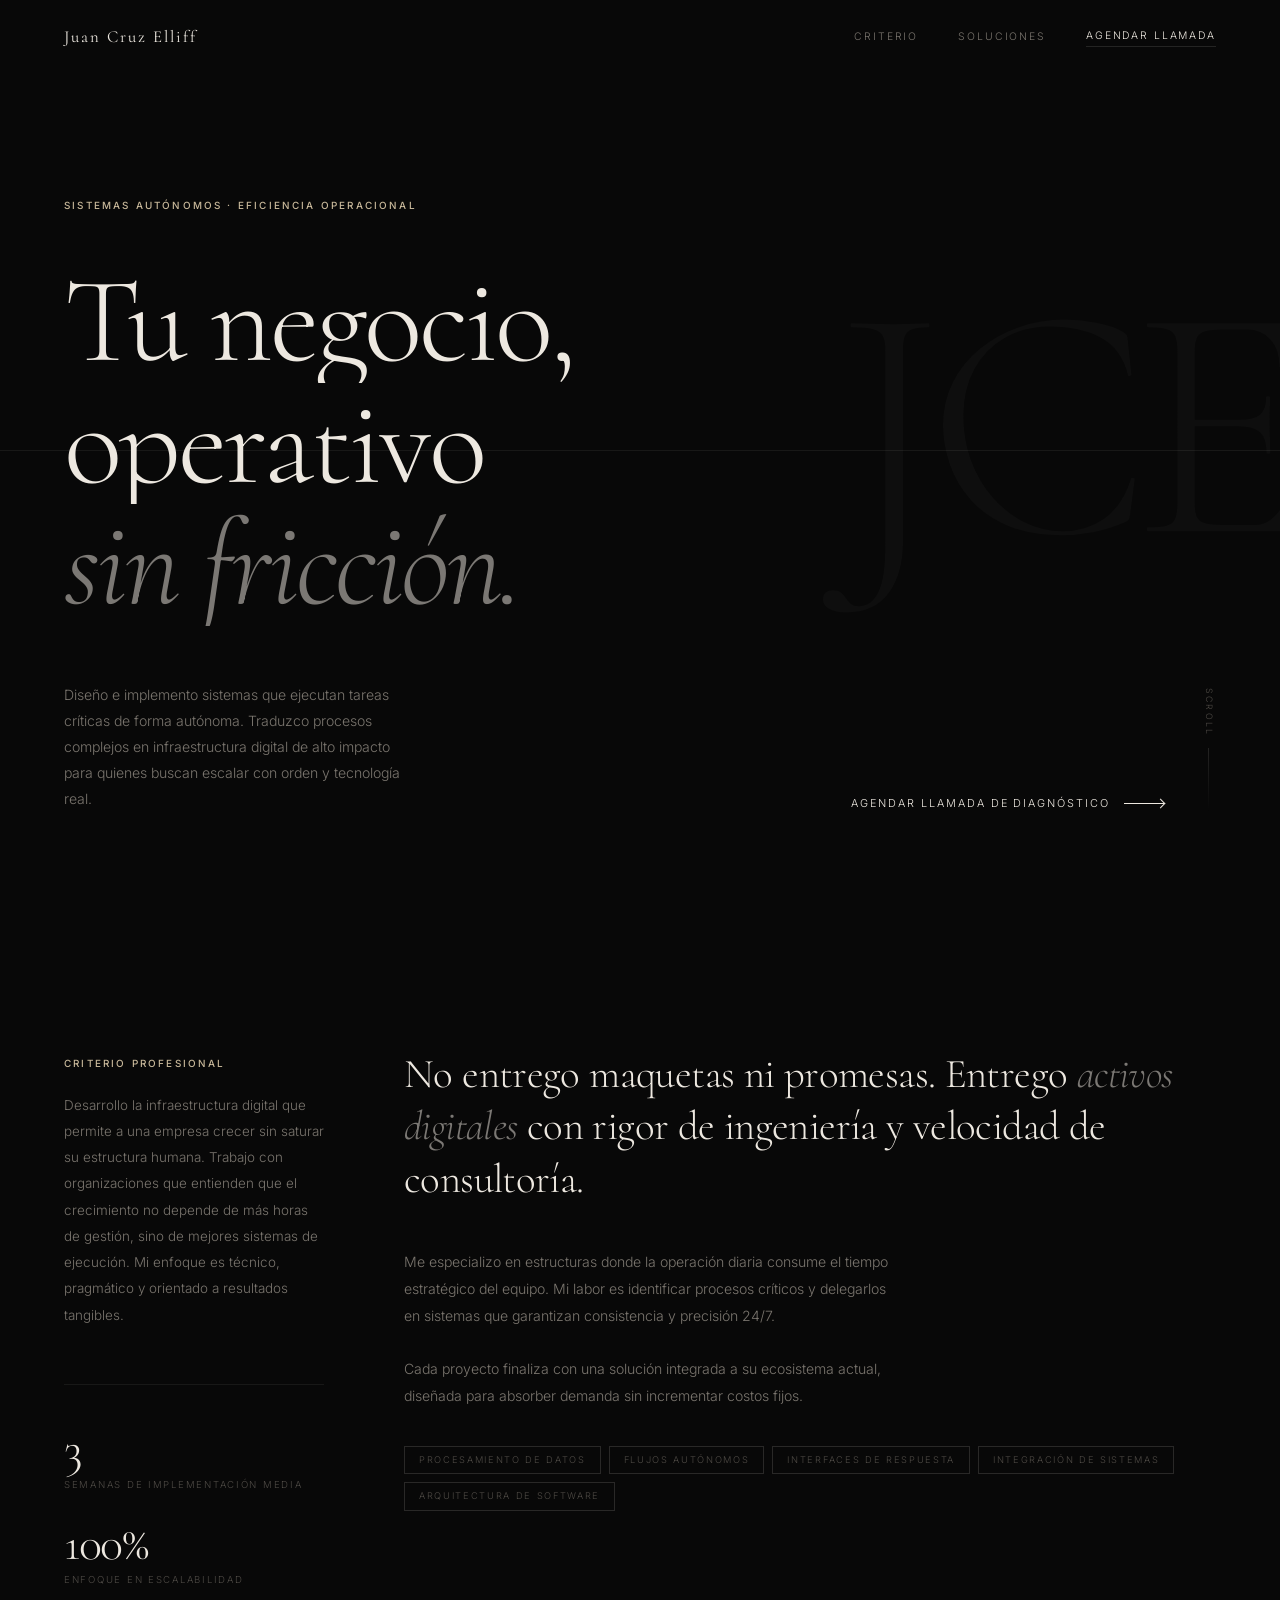
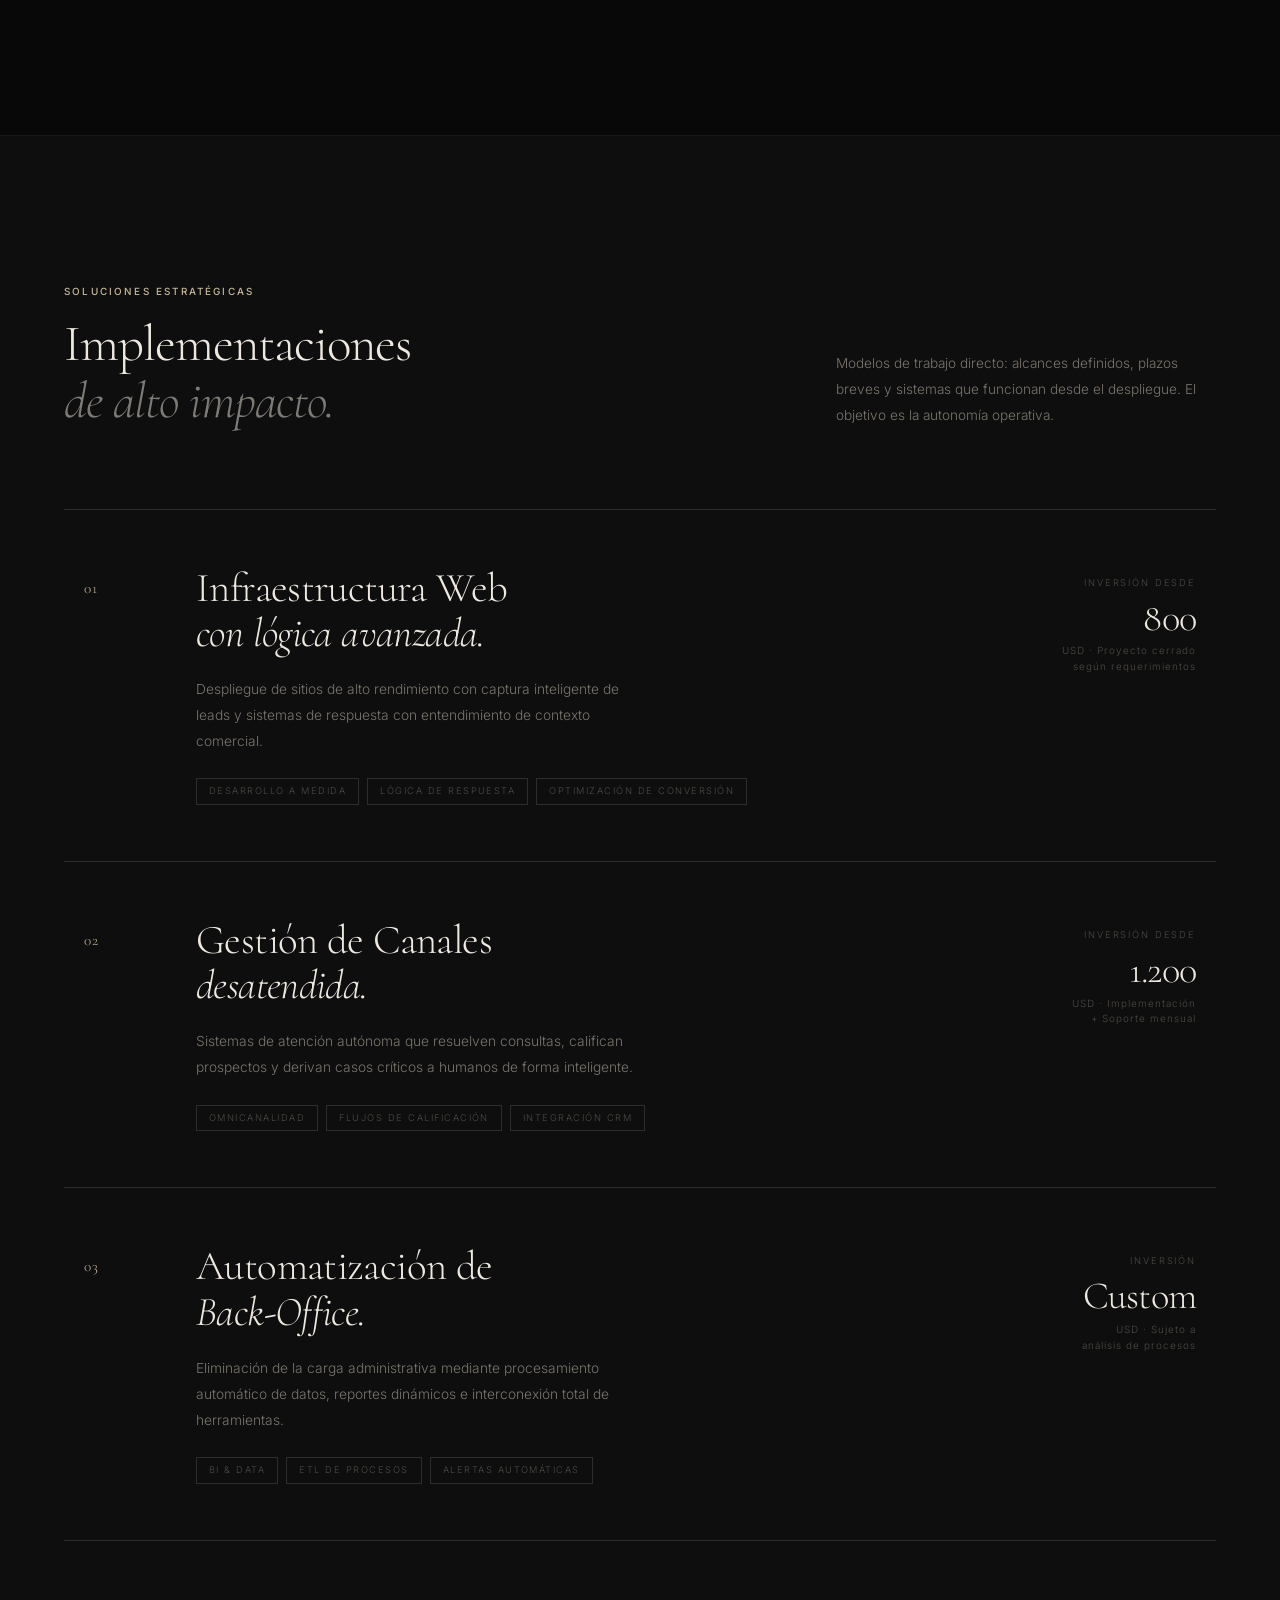
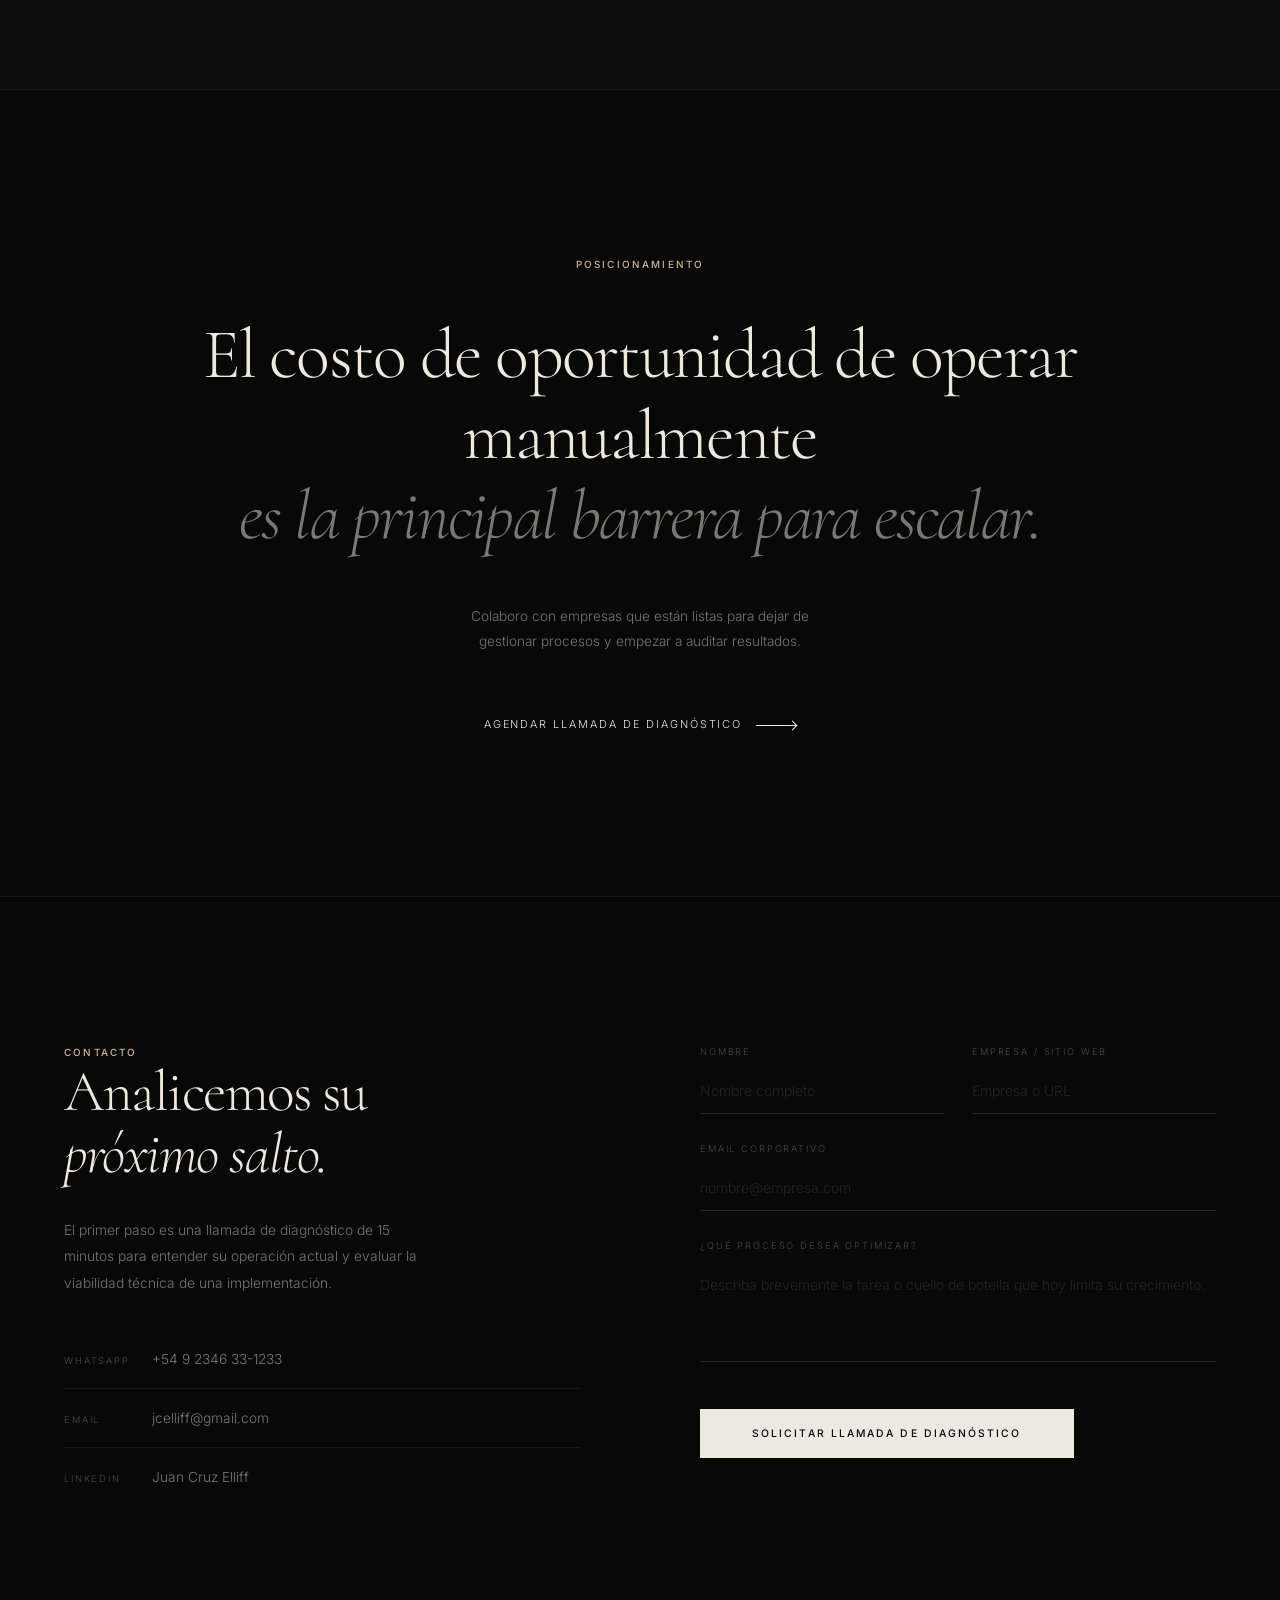
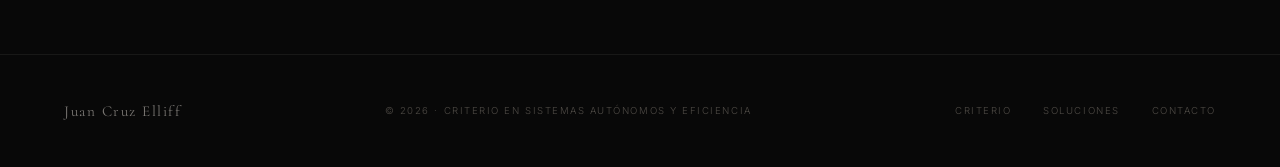
==== web-juan-cruz-elliff.html @ e9670ed1 "Initial commit: web profesional Juan Cruz Elliff Co-Authored-By: Claude Sonnet 4.6 <noreply@anthropi" ====
<!DOCTYPE html>
<html lang="es">
<head>
  <meta charset="UTF-8">
  <meta name="viewport" content="width=device-width, initial-scale=1.0">
  <title>Juan Cruz Elliff — Consultoría en IA y Automatización</title>
  <link rel="preconnect" href="https://fonts.googleapis.com">
  <link rel="preconnect" href="https://fonts.gstatic.com" crossorigin>
  <link href="https://fonts.googleapis.com/css2?family=Cormorant:ital,wght@0,300;0,400;1,300;1,400&family=Inter:wght@300;400;500&display=swap" rel="stylesheet">
  <style>
    *, *::before, *::after { box-sizing: border-box; margin: 0; padding: 0; }

    :root {
      --black:        #080808;
      --black-2:      #0E0E0E;
      --cream:        #EDE8E0;
      --cream-dim:    rgba(237,232,224,0.50);
      --cream-faint:  rgba(237,232,224,0.12);
      --muted:        #4E4A45;
      --muted-hi:     #7A756E;
      --accent:       #C8B89A;
      --line:         rgba(237,232,224,0.07);
      --line-hi:      rgba(237,232,224,0.14);
    }

    html { scroll-behavior: smooth; }

    body {
      background: var(--black);
      color: var(--cream);
      font-family: 'Inter', sans-serif;
      font-weight: 300;
      line-height: 1.6;
      overflow-x: hidden;
      -webkit-font-smoothing: antialiased;
      -moz-osx-font-smoothing: grayscale;
    }

    ::-webkit-scrollbar { width: 1px; }
    ::-webkit-scrollbar-thumb { background: var(--muted); }

    /* ── UTILITY ─────────────────────────────── */
    .u-label {
      font-size: 0.62rem;
      letter-spacing: 0.22em;
      text-transform: uppercase;
      color: var(--accent);
      font-weight: 500;
    }

    /* ── NAV ─────────────────────────────────── */
    nav {
      position: fixed;
      inset: 0 0 auto 0;
      z-index: 200;
      height: 76px;
      padding: 0 64px;
      display: flex;
      align-items: center;
      justify-content: space-between;
      transition: background 0.5s, border-color 0.5s;
      border-bottom: 1px solid transparent;
    }
    nav.scrolled {
      background: rgba(8,8,8,0.90);
      backdrop-filter: blur(28px);
      -webkit-backdrop-filter: blur(28px);
      border-bottom-color: var(--line);
    }

    .nav-name {
      font-family: 'Cormorant', serif;
      font-weight: 400;
      font-size: 1.05rem;
      letter-spacing: 0.12em;
      color: var(--cream);
      text-decoration: none;
    }

    .nav-links {
      display: flex;
      align-items: center;
      gap: 40px;
    }
    .nav-links a {
      font-size: 0.65rem;
      letter-spacing: 0.18em;
      text-transform: uppercase;
      color: var(--muted-hi);
      text-decoration: none;
      transition: color 0.3s;
    }
    .nav-links a:hover { color: var(--cream); }

    .nav-cta {
      font-size: 0.65rem;
      letter-spacing: 0.18em;
      text-transform: uppercase;
      color: var(--cream) !important;
      text-decoration: none;
      border-bottom: 1px solid var(--cream-faint);
      padding-bottom: 2px;
      transition: border-color 0.3s !important;
    }
    .nav-cta:hover { border-color: var(--cream-dim) !important; }

    /* mobile */
    .nav-toggle {
      display: none;
      flex-direction: column;
      gap: 6px;
      background: none;
      border: none;
      cursor: pointer;
      padding: 4px;
    }
    .nav-toggle span {
      display: block;
      width: 22px; height: 1px;
      background: var(--cream);
      transition: all 0.3s;
    }
    .nav-mobile {
      display: none;
      position: absolute;
      top: 76px; left: 0; right: 0;
      background: rgba(8,8,8,0.98);
      padding: 36px 24px 44px;
      flex-direction: column;
      gap: 28px;
      border-bottom: 1px solid var(--line-hi);
    }
    .nav-mobile.open { display: flex; }
    .nav-mobile a {
      font-size: 0.7rem;
      letter-spacing: 0.18em;
      text-transform: uppercase;
      color: var(--muted-hi);
      text-decoration: none;
    }

    @media (max-width: 768px) {
      nav { padding: 0 24px; }
      .nav-links { display: none; }
      .nav-toggle { display: flex; }
    }

    /* ── HERO ────────────────────────────────── */
    .hero {
      min-height: 100vh;
      display: flex;
      flex-direction: column;
      justify-content: flex-end;
      padding: 0 64px 88px;
      position: relative;
      overflow: hidden;
    }

    /* Ghost text in background */
    .hero-ghost {
      position: absolute;
      right: -0.04em;
      top: 50%;
      transform: translateY(-58%);
      font-family: 'Cormorant', serif;
      font-size: clamp(16rem, 26vw, 30rem);
      font-weight: 300;
      line-height: 0.9;
      color: rgba(237,232,224,0.022);
      pointer-events: none;
      user-select: none;
      letter-spacing: -0.05em;
      white-space: nowrap;
    }

    /* Thin horizontal line through hero */
    .hero-line-deco {
      position: absolute;
      left: 0; right: 0;
      top: 50%;
      height: 1px;
      background: var(--line);
      pointer-events: none;
    }

    .hero-inner {
      position: relative;
      z-index: 2;
      max-width: 1100px;
    }

    .hero-eyebrow {
      margin-bottom: 44px;
      opacity: 0;
      animation: fadeUp 0.9s cubic-bezier(0.16,1,0.3,1) 0.2s forwards;
    }

    /* Line-reveal hero headline */
    .hero-headline {
      font-family: 'Cormorant', serif;
      font-weight: 300;
      font-size: clamp(3.8rem, 9.5vw, 9.5rem);
      line-height: 1.0;
      letter-spacing: -0.025em;
      margin-bottom: 56px;
    }
    .hero-headline-wrap {
      overflow: hidden;
      display: block;
    }
    .hero-headline-line {
      display: block;
      transform: translateY(108%);
      animation: lineReveal 1.1s cubic-bezier(0.16,1,0.3,1) forwards;
    }
    .hero-headline-line.l1 { animation-delay: 0.35s; }
    .hero-headline-line.l2 { animation-delay: 0.50s; }
    .hero-headline-line.l3 { animation-delay: 0.65s; }
    .hero-headline-line em {
      font-style: italic;
      color: var(--cream-dim);
    }

    @keyframes lineReveal {
      to { transform: translateY(0); }
    }
    @keyframes fadeUp {
      from { opacity: 0; transform: translateY(16px); }
      to   { opacity: 1; transform: translateY(0); }
    }

    .hero-foot {
      display: flex;
      align-items: flex-end;
      justify-content: space-between;
      gap: 40px;
      flex-wrap: wrap;
      opacity: 0;
      animation: fadeUp 1s cubic-bezier(0.16,1,0.3,1) 0.9s forwards;
    }

    .hero-sub {
      font-size: 0.88rem;
      color: var(--muted-hi);
      line-height: 1.85;
      max-width: 340px;
      font-weight: 300;
    }

    .hero-btn {
      display: inline-flex;
      align-items: center;
      gap: 14px;
      font-size: 0.68rem;
      letter-spacing: 0.18em;
      text-transform: uppercase;
      color: var(--cream);
      text-decoration: none;
      transition: gap 0.4s;
    }
    .hero-btn:hover { gap: 22px; }
    .hero-btn-line {
      display: block;
      width: 40px; height: 1px;
      background: var(--cream);
      position: relative;
      transition: width 0.4s;
    }
    .hero-btn:hover .hero-btn-line { width: 56px; }
    .hero-btn-line::after {
      content: '';
      position: absolute;
      right: 0; top: -3px;
      width: 7px; height: 7px;
      border-right: 1px solid var(--cream);
      border-top: 1px solid var(--cream);
      transform: rotate(45deg);
    }

    /* Scroll indicator */
    .hero-scroll {
      position: absolute;
      bottom: 88px; right: 64px;
      display: flex;
      flex-direction: column;
      align-items: center;
      gap: 12px;
      z-index: 2;
    }
    .hero-scroll-text {
      font-size: 0.55rem;
      letter-spacing: 0.25em;
      text-transform: uppercase;
      color: var(--muted);
      writing-mode: vertical-rl;
    }
    .hero-scroll-bar {
      width: 1px;
      height: 64px;
      background: linear-gradient(to bottom, var(--cream-faint), transparent);
      animation: scrollPulse 2.8s ease-in-out infinite;
    }
    @keyframes scrollPulse {
      0%,100% { opacity: 0.25; }
      50% { opacity: 0.7; }
    }

    /* ── SECTIONS BASE ───────────────────────── */
    .section { padding: 148px 64px; }
    .section-dark { background: var(--black-2); }
    .container { max-width: 1200px; margin: 0 auto; }

    .hr { border: none; border-top: 1px solid var(--line); }

    /* ── MANIFIESTO ──────────────────────────── */
    .manifesto-grid {
      display: grid;
      grid-template-columns: 260px 1fr;
      gap: 80px;
      align-items: start;
    }

    .manifesto-left {
      padding-top: 8px;
    }

    .manifesto-about {
      font-size: 0.84rem;
      color: var(--muted-hi);
      line-height: 1.95;
      margin-top: 20px;
    }

    .manifesto-nums {
      margin-top: 56px;
      padding-top: 40px;
      border-top: 1px solid var(--line);
      display: flex;
      flex-direction: column;
      gap: 28px;
    }
    .m-num-val {
      font-family: 'Cormorant', serif;
      font-size: 3rem;
      font-weight: 300;
      line-height: 1;
      letter-spacing: -0.03em;
      color: var(--cream);
      margin-bottom: 4px;
    }
    .m-num-lbl {
      font-size: 0.6rem;
      letter-spacing: 0.18em;
      text-transform: uppercase;
      color: var(--muted);
    }

    .manifesto-right {}

    .manifesto-statement {
      font-family: 'Cormorant', serif;
      font-weight: 300;
      font-size: clamp(1.75rem, 3.2vw, 3.2rem);
      line-height: 1.28;
      letter-spacing: -0.015em;
      color: var(--cream);
      margin-bottom: 44px;
    }
    .manifesto-statement em {
      font-style: italic;
      color: var(--cream-dim);
    }

    .manifesto-body {
      font-size: 0.88rem;
      color: var(--muted-hi);
      line-height: 1.9;
      max-width: 500px;
    }

    .manifesto-tags {
      display: flex;
      flex-wrap: wrap;
      gap: 8px;
      margin-top: 36px;
    }
    .m-tag {
      font-size: 0.58rem;
      letter-spacing: 0.18em;
      text-transform: uppercase;
      color: var(--muted);
      border: 1px solid var(--line-hi);
      padding: 6px 14px;
    }

    /* ── SERVICES ────────────────────────────── */
    .services-head {
      display: grid;
      grid-template-columns: 1fr 1fr;
      gap: 80px;
      align-items: end;
      margin-bottom: 80px;
    }
    .services-head-right {
      font-size: 0.85rem;
      color: var(--muted-hi);
      line-height: 1.9;
      max-width: 380px;
      justify-self: end;
    }

    .service-row {
      border-top: 1px solid var(--line-hi);
      padding: 56px 0;
      display: grid;
      grid-template-columns: 56px 1fr 200px;
      gap: 56px;
      align-items: start;
      position: relative;
      transition: border-top-color 0.5s;
    }
    .service-row:last-child { border-bottom: 1px solid var(--line-hi); }
    .service-row::after {
      content: '';
      position: absolute;
      inset: 0;
      background: rgba(237,232,224,0.012);
      opacity: 0;
      transition: opacity 0.4s;
      pointer-events: none;
    }
    .service-row:hover { border-top-color: rgba(237,232,224,0.28); }
    .service-row:hover::after { opacity: 1; }

    .srv-num {
      font-family: 'Cormorant', serif;
      font-size: 0.95rem;
      font-weight: 300;
      color: var(--accent);
      letter-spacing: 0.06em;
      padding-top: 10px;
    }

    .srv-body {}

    .srv-title {
      font-family: 'Cormorant', serif;
      font-weight: 300;
      font-size: clamp(1.9rem, 3.2vw, 3.2rem);
      line-height: 1.1;
      letter-spacing: -0.015em;
      margin-bottom: 20px;
    }
    .srv-title em { font-style: italic; }

    .srv-desc {
      font-size: 0.86rem;
      color: var(--muted-hi);
      line-height: 1.9;
      max-width: 440px;
    }

    .srv-chips {
      display: flex;
      flex-wrap: wrap;
      gap: 8px;
      margin-top: 24px;
    }
    .srv-chip {
      font-size: 0.58rem;
      letter-spacing: 0.16em;
      text-transform: uppercase;
      color: var(--muted);
      border: 1px solid var(--line-hi);
      padding: 5px 12px;
    }

    .srv-price {
      text-align: right;
      padding-top: 10px;
    }
    .srv-price-label {
      font-size: 0.58rem;
      letter-spacing: 0.2em;
      text-transform: uppercase;
      color: var(--muted);
      margin-bottom: 8px;
    }
    .srv-price-value {
      font-family: 'Cormorant', serif;
      font-size: 2.4rem;
      font-weight: 300;
      line-height: 1;
      letter-spacing: -0.02em;
      color: var(--cream);
    }
    .srv-price-sub {
      font-size: 0.62rem;
      color: var(--muted);
      letter-spacing: 0.1em;
      margin-top: 6px;
      line-height: 1.6;
    }

    /* ── STATEMENT ───────────────────────────── */
    .statement {
      padding: 160px 64px;
      text-align: center;
      border-top: 1px solid var(--line);
      border-bottom: 1px solid var(--line);
    }
    .statement-pre {
      margin-bottom: 40px;
    }
    .statement-text {
      font-family: 'Cormorant', serif;
      font-weight: 300;
      font-size: clamp(2rem, 5.5vw, 5.5rem);
      line-height: 1.14;
      letter-spacing: -0.025em;
      max-width: 940px;
      margin: 0 auto 48px;
    }
    .statement-text em {
      font-style: italic;
      color: var(--cream-dim);
    }
    .statement-sub {
      font-size: 0.85rem;
      color: var(--muted-hi);
      max-width: 380px;
      margin: 0 auto 56px;
      line-height: 1.85;
    }

    /* ── CONTACT ─────────────────────────────── */
    .contact-grid {
      display: grid;
      grid-template-columns: 1fr 1fr;
      gap: 120px;
      align-items: start;
    }

    .contact-headline {
      font-family: 'Cormorant', serif;
      font-weight: 300;
      font-size: clamp(2.4rem, 4.5vw, 4.5rem);
      line-height: 1.08;
      letter-spacing: -0.025em;
      margin-bottom: 32px;
    }
    .contact-headline em { font-style: italic; }

    .contact-body {
      font-size: 0.86rem;
      color: var(--muted-hi);
      line-height: 1.9;
      margin-bottom: 52px;
      max-width: 360px;
    }

    .contact-items {
      display: flex;
      flex-direction: column;
      gap: 18px;
    }
    .c-item {
      display: flex;
      align-items: baseline;
      gap: 0;
      border-bottom: 1px solid var(--line);
      padding-bottom: 18px;
    }
    .c-item:last-child { border-bottom: none; }
    .c-lbl {
      font-size: 0.58rem;
      letter-spacing: 0.2em;
      text-transform: uppercase;
      color: var(--muted);
      width: 88px;
      flex-shrink: 0;
    }
    .c-val {
      font-size: 0.86rem;
      color: var(--cream-dim);
      text-decoration: none;
      transition: color 0.3s;
    }
    .c-val:hover { color: var(--cream); }

    /* Form */
    .contact-form {}
    .f-group { margin-bottom: 28px; }
    .f-group label {
      display: block;
      font-size: 0.58rem;
      letter-spacing: 0.2em;
      text-transform: uppercase;
      color: var(--muted);
      margin-bottom: 12px;
    }
    .f-group input,
    .f-group textarea {
      width: 100%;
      background: transparent;
      border: none;
      border-bottom: 1px solid var(--line-hi);
      padding: 10px 0 14px;
      color: var(--cream);
      font-family: 'Inter', sans-serif;
      font-size: 0.88rem;
      font-weight: 300;
      outline: none;
      transition: border-color 0.3s;
      border-radius: 0;
      -webkit-appearance: none;
    }
    .f-group input::placeholder,
    .f-group textarea::placeholder {
      color: var(--muted);
      opacity: 0.45;
    }
    .f-group input:focus,
    .f-group textarea:focus {
      border-bottom-color: var(--cream-dim);
    }
    .f-group textarea {
      resize: none;
      min-height: 96px;
    }
    .f-row { display: grid; grid-template-columns: 1fr 1fr; gap: 28px; }

    .f-submit {
      background: var(--cream);
      color: var(--black);
      border: none;
      padding: 18px 52px;
      font-family: 'Inter', sans-serif;
      font-size: 0.65rem;
      font-weight: 500;
      letter-spacing: 0.2em;
      text-transform: uppercase;
      cursor: pointer;
      margin-top: 12px;
      transition: background 0.3s;
    }
    .f-submit:hover { background: var(--accent); }

    /* ── FOOTER ──────────────────────────────── */
    footer {
      padding: 44px 64px;
      border-top: 1px solid var(--line);
    }
    .footer-inner {
      max-width: 1200px;
      margin: 0 auto;
      display: flex;
      align-items: center;
      justify-content: space-between;
      gap: 24px;
      flex-wrap: wrap;
    }
    .f-name {
      font-family: 'Cormorant', serif;
      font-size: 0.95rem;
      font-weight: 400;
      letter-spacing: 0.1em;
      color: var(--cream-dim);
    }
    .f-copy {
      font-size: 0.6rem;
      letter-spacing: 0.16em;
      text-transform: uppercase;
      color: var(--muted);
    }
    .f-links { display: flex; gap: 32px; }
    .f-links a {
      font-size: 0.6rem;
      letter-spacing: 0.16em;
      text-transform: uppercase;
      color: var(--muted);
      text-decoration: none;
      transition: color 0.3s;
    }
    .f-links a:hover { color: var(--cream-dim); }

    /* ── REVEAL ANIMATIONS ───────────────────── */
    .reveal {
      opacity: 0;
      transform: translateY(22px);
      transition: opacity 1s cubic-bezier(0.16,1,0.3,1),
                  transform 1s cubic-bezier(0.16,1,0.3,1);
    }
    .reveal.in { opacity: 1; transform: translateY(0); }

    .reveal-fade {
      opacity: 0;
      transition: opacity 1.1s ease;
    }
    .reveal-fade.in { opacity: 1; }

    .d1 { transition-delay: 0.10s; }
    .d2 { transition-delay: 0.22s; }
    .d3 { transition-delay: 0.34s; }
    .d4 { transition-delay: 0.46s; }

    /* ── RESPONSIVE ──────────────────────────── */
    @media (max-width: 1100px) {
      .service-row { grid-template-columns: 44px 1fr; gap: 36px; }
      .srv-price { grid-column: 2; text-align: left; }
      .services-head { grid-template-columns: 1fr; gap: 24px; }
      .services-head-right { justify-self: start; }
      .manifesto-grid { grid-template-columns: 1fr; gap: 56px; }
    }
    @media (max-width: 768px) {
      .section { padding: 100px 24px; }
      .statement { padding: 100px 24px; }
      .hero { padding: 0 24px 60px; }
      .hero-scroll { display: none; }
      .hero-headline { font-size: clamp(3rem, 13vw, 5rem); }
      .contact-grid { grid-template-columns: 1fr; gap: 64px; }
      .service-row { grid-template-columns: 1fr; gap: 16px; padding: 44px 0; }
      .srv-num { display: none; }
      .srv-price { text-align: left; }
      .f-row { grid-template-columns: 1fr; gap: 0; }
      footer { padding: 36px 24px; }
      .footer-inner { flex-direction: column; align-items: flex-start; gap: 12px; }
    }
    @media (prefers-reduced-motion: reduce) {
      .reveal, .reveal-fade { opacity: 1; transform: none; transition: none; }
      .hero-headline-line { transform: none; animation: none; }
      .hero-eyebrow, .hero-foot { opacity: 1; transform: none; animation: none; }
      .hero-scroll-bar { animation: none; }
      .hero-ghost { display: none; }
    }
  </style>
</head>
<body>

  <!-- ═══════════════════ NAV ═══════════════════ -->
  <nav id="nav">
    <a href="#inicio" class="nav-name">Juan Cruz Elliff</a>

    <div class="nav-links">
      <a href="#sobre">Criterio</a>
      <a href="#servicios">Soluciones</a>
      <a href="#contacto" class="nav-cta">Agendar Llamada</a>
    </div>

    <button class="nav-toggle" id="navBtn" aria-label="Menú">
      <span></span><span></span>
    </button>
    <div class="nav-mobile" id="navMobile">
      <a href="#sobre"    onclick="closeNav()">Criterio</a>
      <a href="#servicios" onclick="closeNav()">Soluciones</a>
      <a href="#contacto"  onclick="closeNav()">Agendar Llamada</a>
    </div>
  </nav>

  <!-- ═══════════════════ HERO ══════════════════ -->
  <section class="hero" id="inicio">
    <div class="hero-ghost" aria-hidden="true">JCE</div>
    <div class="hero-line-deco" aria-hidden="true"></div>

    <div class="hero-inner">
      <div class="hero-eyebrow">
        <span class="u-label">Sistemas Autónomos · Eficiencia Operacional</span>
      </div>

      <h1 class="hero-headline">
        <span class="hero-headline-wrap"><span class="hero-headline-line l1">Tu negocio,</span></span>
        <span class="hero-headline-wrap"><span class="hero-headline-line l2">operativo</span></span>
        <span class="hero-headline-wrap"><span class="hero-headline-line l3"><em>sin fricción.</em></span></span>
      </h1>

      <div class="hero-foot">
        <p class="hero-sub">
          Diseño e implemento sistemas que ejecutan tareas críticas de forma autónoma. Traduzco procesos complejos en infraestructura digital de alto impacto para quienes buscan escalar con orden y tecnología real.
        </p>
        <a href="#contacto" class="hero-btn">
          Agendar llamada de diagnóstico
          <span class="hero-btn-line" aria-hidden="true"></span>
        </a>
      </div>
    </div>

    <div class="hero-scroll" aria-hidden="true">
      <span class="hero-scroll-text">Scroll</span>
      <span class="hero-scroll-bar"></span>
    </div>
  </section>

  <!-- ═══════════════════ MANIFIESTO ════════════ -->
  <section class="section" id="sobre">
    <div class="container">
      <div class="manifesto-grid">

        <div class="manifesto-left">
          <div class="u-label reveal">Criterio Profesional</div>
          <p class="manifesto-about reveal d1">
            Desarrollo la infraestructura digital que permite a una empresa crecer sin saturar su estructura humana. Trabajo con organizaciones que entienden que el crecimiento no depende de más horas de gestión, sino de mejores sistemas de ejecución. Mi enfoque es técnico, pragmático y orientado a resultados tangibles.
          </p>

          <div class="manifesto-nums">
            <div class="reveal d1">
              <div class="m-num-val" data-target="3">0</div>
              <div class="m-num-lbl">Semanas de implementación media</div>
            </div>
            <div class="reveal d2">
              <div class="m-num-val">100%</div>
              <div class="m-num-lbl">Enfoque en escalabilidad</div>
            </div>
          </div>
        </div>

        <div class="manifesto-right">
          <p class="manifesto-statement reveal">
            No entrego maquetas ni promesas. Entrego <em>activos digitales</em> con rigor de ingeniería y velocidad de consultoría.
          </p>
          <p class="manifesto-body reveal d1">
            Me especializo en estructuras donde la operación diaria consume el tiempo estratégico del equipo. Mi labor es identificar procesos críticos y delegarlos en sistemas que garantizan consistencia y precisión 24/7.
            <br><br>
            Cada proyecto finaliza con una solución integrada a su ecosistema actual, diseñada para absorber demanda sin incrementar costos fijos.
          </p>
          <div class="manifesto-tags reveal d2">
            <span class="m-tag">Procesamiento de Datos</span>
            <span class="m-tag">Flujos Autónomos</span>
            <span class="m-tag">Interfaces de Respuesta</span>
            <span class="m-tag">Integración de Sistemas</span>
            <span class="m-tag">Arquitectura de Software</span>
          </div>
        </div>

      </div>
    </div>
  </section>

  <hr class="hr">

  <!-- ═══════════════════ SERVICIOS ═════════════ -->
  <section class="section section-dark" id="servicios">
    <div class="container">

      <div class="services-head">
        <div>
          <div class="u-label reveal">Soluciones Estratégicas</div>
          <h2 style="font-family:'Cormorant',serif; font-weight:300; font-size:clamp(2.2rem,4vw,4rem); letter-spacing:-0.02em; line-height:1.1; margin-top:16px;" class="reveal d1">
            Implementaciones<br><em style="font-style:italic; color:var(--cream-dim)">de alto impacto.</em>
          </h2>
        </div>
        <p class="services-head-right reveal d2">
          Modelos de trabajo directo: alcances definidos, plazos breves y sistemas que funcionan desde el despliegue. El objetivo es la autonomía operativa.
        </p>
      </div>

      <!-- Servicio 01 -->
      <div class="service-row reveal" style="padding-left: 20px; padding-right: 20px;">
        <span class="srv-num">01</span>
        <div class="srv-body">
          <h3 class="srv-title">Infraestructura Web<br><em>con lógica avanzada.</em></h3>
          <p class="srv-desc">
            Despliegue de sitios de alto rendimiento con captura inteligente de leads y sistemas de respuesta con entendimiento de contexto comercial.
          </p>
          <div class="srv-chips">
            <span class="srv-chip">Desarrollo a medida</span>
            <span class="srv-chip">Lógica de respuesta</span>
            <span class="srv-chip">Optimización de conversión</span>
          </div>
        </div>
        <div class="srv-price">
          <div class="srv-price-label">Inversión desde</div>
          <div class="srv-price-value">800</div>
          <div class="srv-price-sub">USD · Proyecto cerrado<br>según requerimientos</div>
        </div>
      </div>

      <!-- Servicio 02 -->
      <div class="service-row reveal d1" style="padding-left: 20px; padding-right: 20px;">
        <span class="srv-num">02</span>
        <div class="srv-body">
          <h3 class="srv-title">Gestión de Canales<br><em>desatendida.</em></h3>
          <p class="srv-desc">
            Sistemas de atención autónoma que resuelven consultas, califican prospectos y derivan casos críticos a humanos de forma inteligente.
          </p>
          <div class="srv-chips">
            <span class="srv-chip">Omnicanalidad</span>
            <span class="srv-chip">Flujos de calificación</span>
            <span class="srv-chip">Integración CRM</span>
          </div>
        </div>
        <div class="srv-price">
          <div class="srv-price-label">Inversión desde</div>
          <div class="srv-price-value">1.200</div>
          <div class="srv-price-sub">USD · Implementación<br>+ Soporte mensual</div>
        </div>
      </div>

      <!-- Servicio 03 -->
      <div class="service-row reveal d2" style="padding-left: 20px; padding-right: 20px;">
        <span class="srv-num">03</span>
        <div class="srv-body">
          <h3 class="srv-title">Automatización de<br><em>Back-Office.</em></h3>
          <p class="srv-desc">
            Eliminación de la carga administrativa mediante procesamiento automático de datos, reportes dinámicos e interconexión total de herramientas.
          </p>
          <div class="srv-chips">
            <span class="srv-chip">BI & Data</span>
            <span class="srv-chip">ETL de procesos</span>
            <span class="srv-chip">Alertas automáticas</span>
          </div>
        </div>
        <div class="srv-price">
          <div class="srv-price-label">Inversión</div>
          <div class="srv-price-value">Custom</div>
          <div class="srv-price-sub">USD · Sujeto a<br>análisis de procesos</div>
        </div>
      </div>

    </div>
  </section>

  <!-- ═══════════════════ STATEMENT ════════════ -->
  <section class="statement">
    <div class="container">
      <div class="statement-pre reveal-fade">
        <span class="u-label">Posicionamiento</span>
      </div>
      <p class="statement-text reveal">
        El costo de oportunidad de operar manualmente<br>
        <em>es la principal barrera para escalar.</em>
      </p>
      <p class="statement-sub reveal d1">
        Colaboro con empresas que están listas para dejar de gestionar procesos y empezar a auditar resultados.
      </p>
      <a href="#contacto" class="hero-btn reveal d2" style="justify-content:center;">
        Agendar llamada de diagnóstico
        <span class="hero-btn-line" aria-hidden="true"></span>
      </a>
    </div>
  </section>

  <!-- ═══════════════════ CONTACTO ══════════════ -->
  <section class="section" id="contacto">
    <div class="container">
      <div class="contact-grid">

        <div>
          <div class="u-label reveal">Contacto</div>
          <h2 class="contact-headline reveal d1">
            Analicemos su<br><em>próximo salto.</em>
          </h2>
          <p class="contact-body reveal d2">
            El primer paso es una llamada de diagnóstico de 15 minutos para entender su operación actual y evaluar la viabilidad técnica de una implementación.
          </p>

          <div class="contact-items reveal d3">
            <div class="c-item">
              <span class="c-lbl">WhatsApp</span>
              <a href="https://wa.me/5492346331233" class="c-val">+54 9 2346 33-1233</a>
            </div>
            <div class="c-item">
              <span class="c-lbl">Email</span>
              <a href="mailto:jcelliff@gmail.com" class="c-val">jcelliff@gmail.com</a>
            </div>
            <div class="c-item">
              <span class="c-lbl">LinkedIn</span>
              <a href="https://www.linkedin.com/in/elliffjuancruz" target="_blank" rel="noopener" class="c-val">Juan Cruz Elliff</a>
            </div>
            <!--<div class="c-item">
              <span class="c-lbl">Instagram</span>
              <a href="https://instagram.com/juanelliff_" target="_blank" rel="noopener" class="c-val">@juanelliff_</a>
            </div>-->
          </div>
        </div>

        <div class="contact-form reveal d2">
          <form onsubmit="handleForm(event)">
            <div class="f-row">
              <div class="f-group">
                <label for="nombre">Nombre</label>
                <input type="text" id="nombre" placeholder="Nombre completo" required>
              </div>
              <div class="f-group">
                <label for="empresa">Empresa / Sitio Web</label>
                <input type="text" id="empresa" placeholder="Empresa o URL">
              </div>
            </div>
            <div class="f-group">
              <label for="email">Email corporativo</label>
              <input type="email" id="email" placeholder="nombre@empresa.com" required>
            </div>
            <div class="f-group">
              <label for="msg">¿Qué proceso desea optimizar?</label>
              <textarea id="msg" placeholder="Describa brevemente la tarea o cuello de botella que hoy limita su crecimiento." required></textarea>
            </div>
            <button type="submit" class="f-submit" id="fBtn">Solicitar llamada de diagnóstico</button>
          </form>
        </div>

      </div>
    </div>
  </section>

  <!-- ═══════════════════ FOOTER ════════════════ -->
  <footer>
    <div class="footer-inner">
      <span class="f-name">Juan Cruz Elliff</span>
      <span class="f-copy">© 2026 · Criterio en Sistemas Autónomos y Eficiencia</span>
      <div class="f-links">
        <a href="#sobre">Criterio</a>
        <a href="#servicios">Soluciones</a>
        <a href="#contacto">Contacto</a>
      </div>
    </div>
  </footer>

  <script>
    // ── Nav scroll ──────────────────────────────
    const nav = document.getElementById('nav');
    window.addEventListener('scroll', () => {
      nav.classList.toggle('scrolled', window.scrollY > 60);
    }, { passive: true });

    // ── Nav mobile ──────────────────────────────
    const navBtn    = document.getElementById('navBtn');
    const navMobile = document.getElementById('navMobile');
    if (navBtn && navMobile) {
      navBtn.addEventListener('click', () => navMobile.classList.toggle('open'));
    }
    function closeNav() { navMobile && navMobile.classList.remove('open'); }

    // ── Intersection reveal ─────────────────────
    const io = new IntersectionObserver((entries) => {
      entries.forEach(e => {
        if (e.isIntersecting) {
          e.target.classList.add('in');
          io.unobserve(e.target);
        }
      });
    }, { threshold: 0.10, rootMargin: '0px 0px -40px 0px' });

    document.querySelectorAll('.reveal, .reveal-fade').forEach(el => io.observe(el));

    // ── Counter ─────────────────────────────────
    function counter(el) {
      const n = parseInt(el.dataset.target);
      if (!n) return;
      const t0 = performance.now();
      const dur = 1000;
      (function tick(now) {
        const p = Math.min((now - t0) / dur, 1);
        const ease = 1 - Math.pow(1 - p, 3);
        el.textContent = Math.round(ease * n);
        if (p < 1) requestAnimationFrame(tick);
      })(t0);
    }
    const cio = new IntersectionObserver(entries => {
      entries.forEach(e => {
        if (e.isIntersecting) { counter(e.target); cio.unobserve(e.target); }
      });
    }, { threshold: 0.6 });
    document.querySelectorAll('[data-target]').forEach(el => cio.observe(el));

    // ── Hero parallax ───────────────────────────
    const ghost = document.querySelector('.hero-ghost');
    let ticking = false;
    window.addEventListener('scroll', () => {
      if (!ticking) {
        requestAnimationFrame(() => {
          if (ghost) ghost.style.transform = `translateY(calc(-58% + ${window.scrollY * 0.08}px))`;
          ticking = false;
        });
        ticking = true;
      }
    }, { passive: true });

    // ── Form ────────────────────────────────────
    function handleForm(e) {
      e.preventDefault();
      const btn = document.getElementById('fBtn');
      btn.textContent = 'Solicitud enviada';
      btn.style.background = 'var(--accent)';
      setTimeout(() => {
        btn.textContent = 'Solicitar llamada de diagnóstico';
        btn.style.background = '';
        e.target.reset();
      }, 3500);
    }
  </script>
</body>
</html>
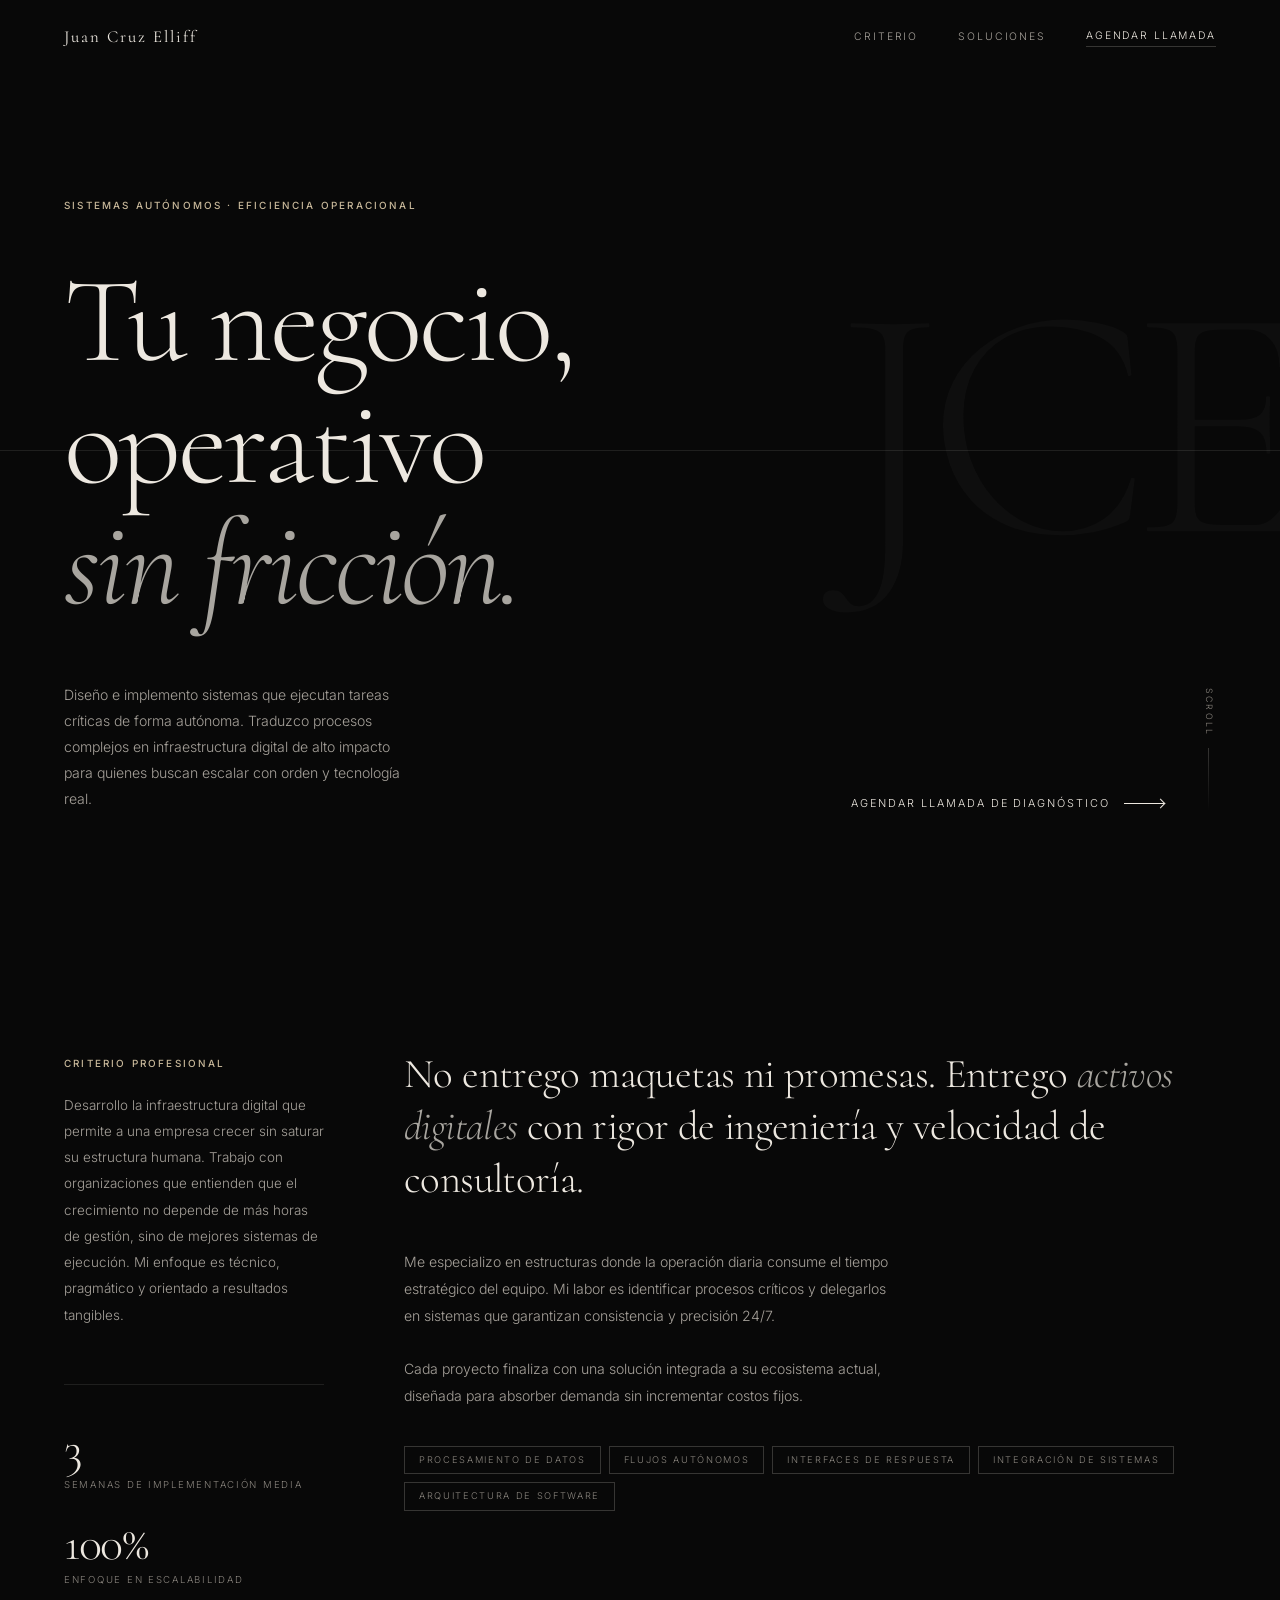
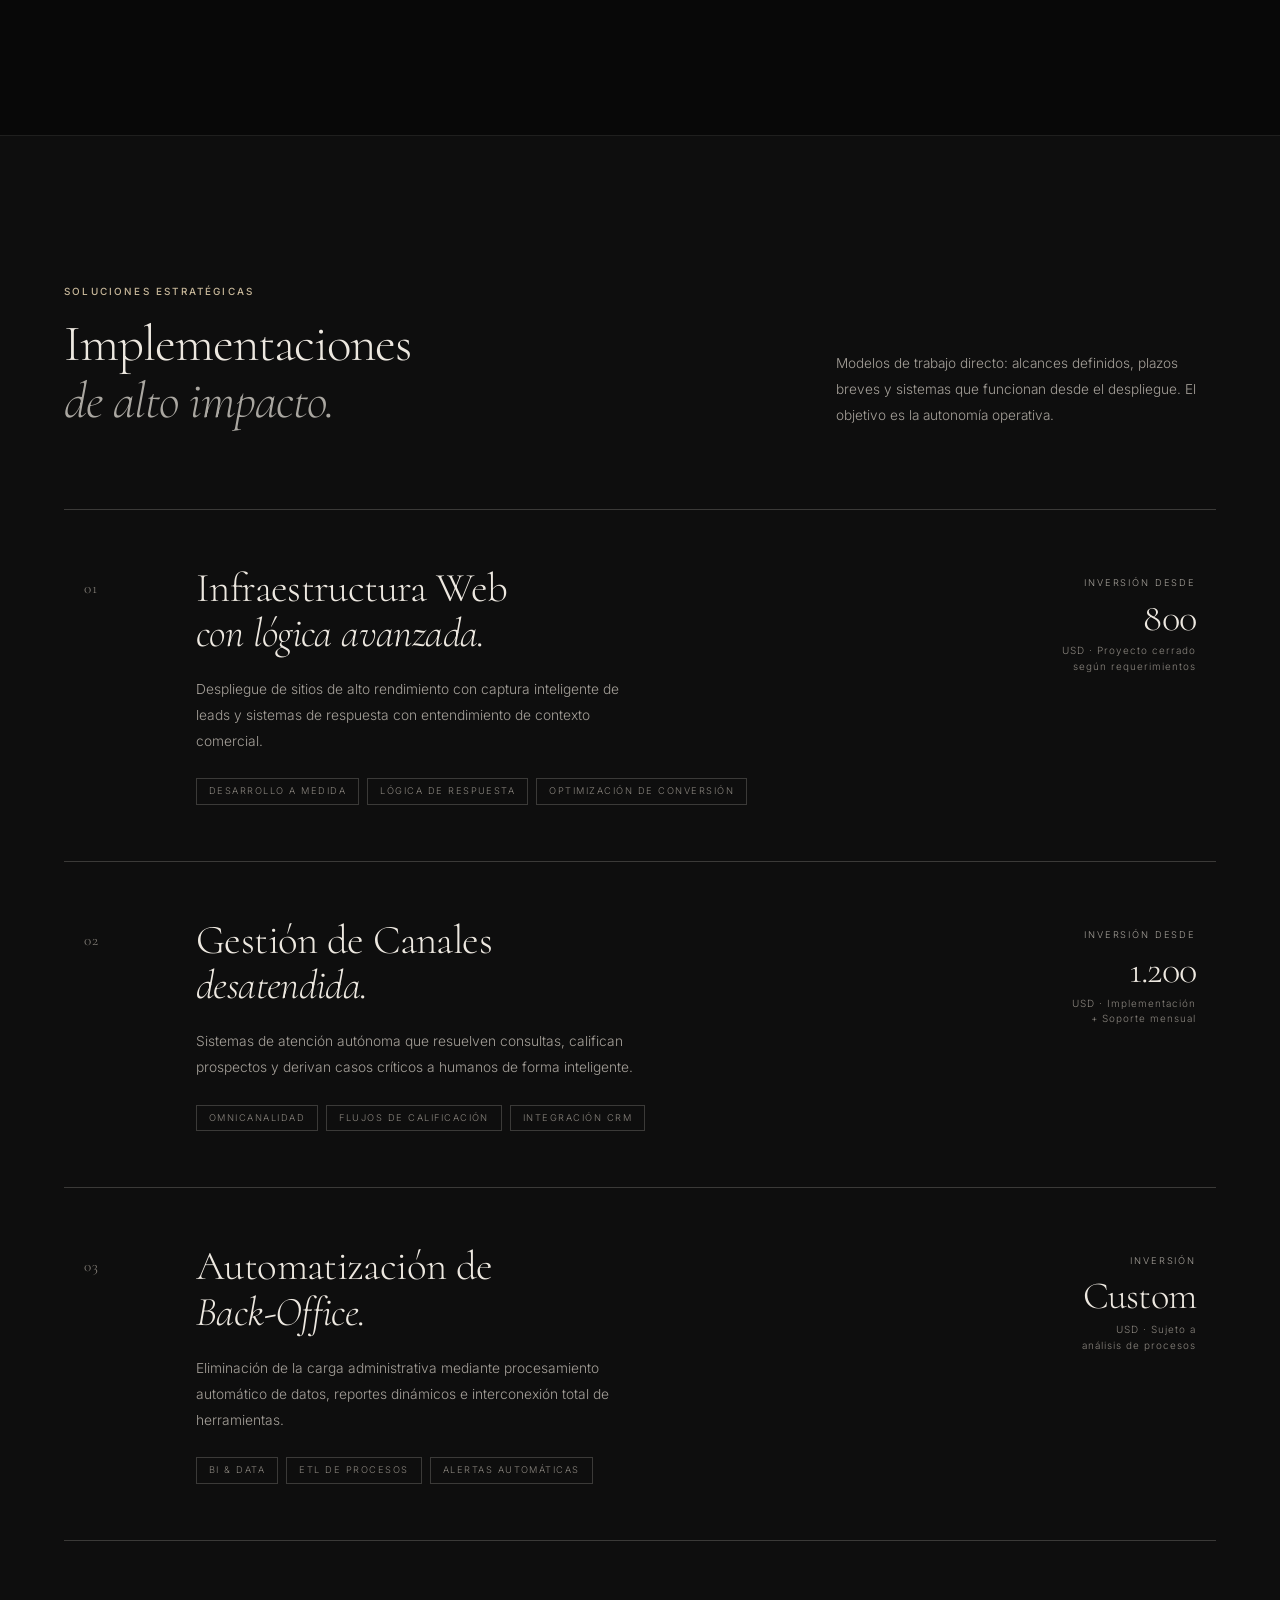
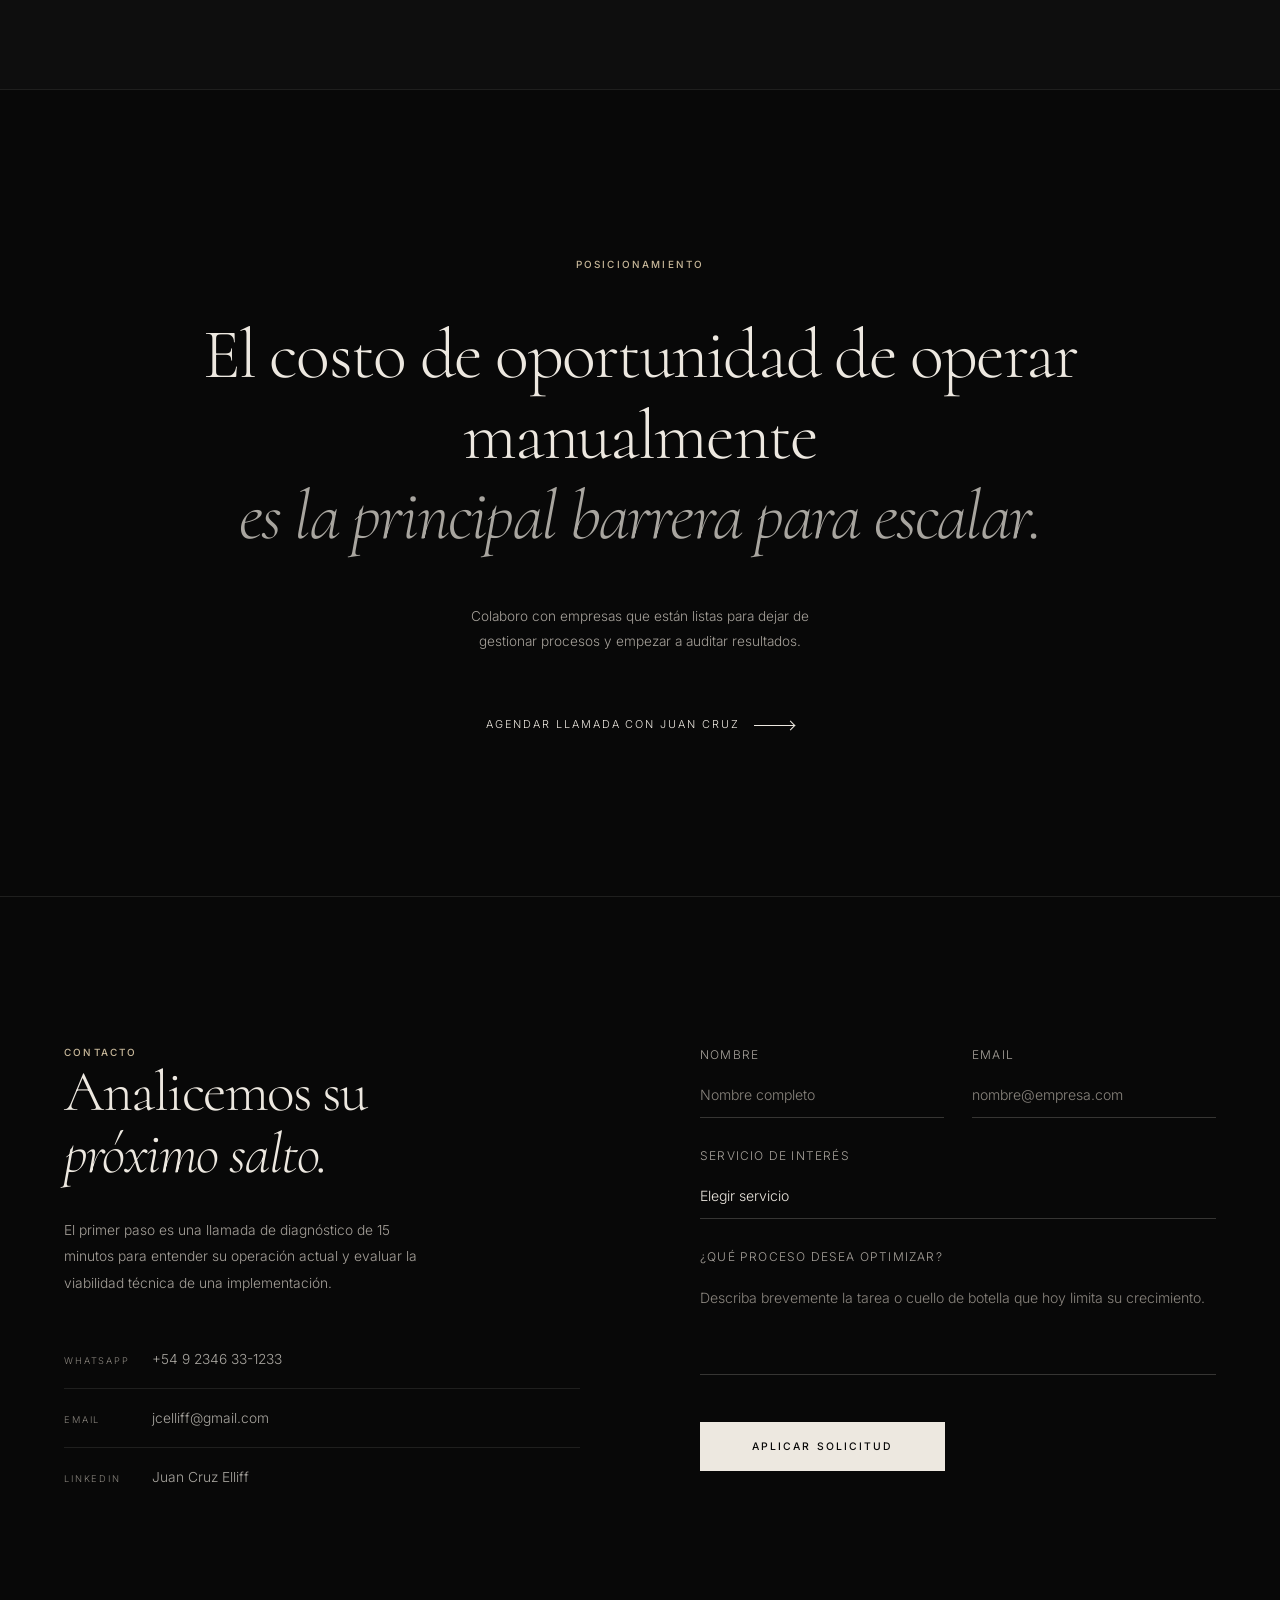
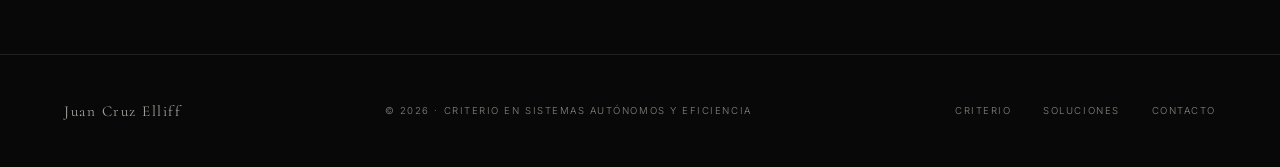
==== commit e6f524ff: "Cambios esteticos" ====
--- a/web-juan-cruz-elliff.html
+++ b/web-juan-cruz-elliff.html
@@ -1,29 +1,40 @@
 <!DOCTYPE html>
 <html lang="es">
+
 <head>
   <meta charset="UTF-8">
   <meta name="viewport" content="width=device-width, initial-scale=1.0">
   <title>Juan Cruz Elliff — Consultoría en IA y Automatización</title>
   <link rel="preconnect" href="https://fonts.googleapis.com">
   <link rel="preconnect" href="https://fonts.gstatic.com" crossorigin>
-  <link href="https://fonts.googleapis.com/css2?family=Cormorant:ital,wght@0,300;0,400;1,300;1,400&family=Inter:wght@300;400;500&display=swap" rel="stylesheet">
+  <link
+    href="https://fonts.googleapis.com/css2?family=Cormorant:ital,wght@0,300;0,400;1,300;1,400&family=Inter:wght@300;400;500&display=swap"
+    rel="stylesheet">
   <style>
-    *, *::before, *::after { box-sizing: border-box; margin: 0; padding: 0; }
+    *,
+    *::before,
+    *::after {
+      box-sizing: border-box;
+      margin: 0;
+      padding: 0;
+    }
 
     :root {
-      --black:        #080808;
-      --black-2:      #0E0E0E;
-      --cream:        #EDE8E0;
-      --cream-dim:    rgba(237,232,224,0.50);
-      --cream-faint:  rgba(237,232,224,0.12);
-      --muted:        #4E4A45;
-      --muted-hi:     #7A756E;
-      --accent:       #C8B89A;
-      --line:         rgba(237,232,224,0.07);
-      --line-hi:      rgba(237,232,224,0.14);
-    }
-
-    html { scroll-behavior: smooth; }
+      --black: #080808;
+      --black-2: #0E0E0E;
+      --cream: #EDE8E0;
+      --cream-dim: rgba(237, 232, 224, 0.70);
+      --cream-faint: rgba(237, 232, 224, 0.20);
+      --muted: #8A857E;
+      --muted-hi: #A6A19A;
+      --accent: #C8B89A;
+      --line: rgba(237, 232, 224, 0.10);
+      --line-hi: rgba(237, 232, 224, 0.20);
+    }
+
+    html {
+      scroll-behavior: smooth;
+    }
 
     body {
       background: var(--black);
@@ -36,8 +47,13 @@
       -moz-osx-font-smoothing: grayscale;
     }
 
-    ::-webkit-scrollbar { width: 1px; }
-    ::-webkit-scrollbar-thumb { background: var(--muted); }
+    ::-webkit-scrollbar {
+      width: 1px;
+    }
+
+    ::-webkit-scrollbar-thumb {
+      background: var(--muted);
+    }
 
     /* ── UTILITY ─────────────────────────────── */
     .u-label {
@@ -61,8 +77,9 @@
       transition: background 0.5s, border-color 0.5s;
       border-bottom: 1px solid transparent;
     }
+
     nav.scrolled {
-      background: rgba(8,8,8,0.90);
+      background: rgba(8, 8, 8, 0.90);
       backdrop-filter: blur(28px);
       -webkit-backdrop-filter: blur(28px);
       border-bottom-color: var(--line);
@@ -82,6 +99,7 @@
       align-items: center;
       gap: 40px;
     }
+
     .nav-links a {
       font-size: 0.65rem;
       letter-spacing: 0.18em;
@@ -90,7 +108,10 @@
       text-decoration: none;
       transition: color 0.3s;
     }
-    .nav-links a:hover { color: var(--cream); }
+
+    .nav-links a:hover {
+      color: var(--cream);
+    }
 
     .nav-cta {
       font-size: 0.65rem;
@@ -102,7 +123,10 @@
       padding-bottom: 2px;
       transition: border-color 0.3s !important;
     }
-    .nav-cta:hover { border-color: var(--cream-dim) !important; }
+
+    .nav-cta:hover {
+      border-color: var(--cream-dim) !important;
+    }
 
     /* mobile */
     .nav-toggle {
@@ -114,23 +138,32 @@
       cursor: pointer;
       padding: 4px;
     }
+
     .nav-toggle span {
       display: block;
-      width: 22px; height: 1px;
+      width: 22px;
+      height: 1px;
       background: var(--cream);
       transition: all 0.3s;
     }
+
     .nav-mobile {
       display: none;
       position: absolute;
-      top: 76px; left: 0; right: 0;
-      background: rgba(8,8,8,0.98);
+      top: 76px;
+      left: 0;
+      right: 0;
+      background: rgba(8, 8, 8, 0.98);
       padding: 36px 24px 44px;
       flex-direction: column;
       gap: 28px;
       border-bottom: 1px solid var(--line-hi);
     }
-    .nav-mobile.open { display: flex; }
+
+    .nav-mobile.open {
+      display: flex;
+    }
+
     .nav-mobile a {
       font-size: 0.7rem;
       letter-spacing: 0.18em;
@@ -140,9 +173,17 @@
     }
 
     @media (max-width: 768px) {
-      nav { padding: 0 24px; }
-      .nav-links { display: none; }
-      .nav-toggle { display: flex; }
+      nav {
+        padding: 0 24px;
+      }
+
+      .nav-links {
+        display: none;
+      }
+
+      .nav-toggle {
+        display: flex;
+      }
     }
 
     /* ── HERO ────────────────────────────────── */
@@ -151,7 +192,7 @@
       display: flex;
       flex-direction: column;
       justify-content: flex-end;
-      padding: 0 64px 88px;
+      padding: 76px 64px 88px;
       position: relative;
       overflow: hidden;
     }
@@ -166,7 +207,7 @@
       font-size: clamp(16rem, 26vw, 30rem);
       font-weight: 300;
       line-height: 0.9;
-      color: rgba(237,232,224,0.022);
+      color: rgba(237, 232, 224, 0.022);
       pointer-events: none;
       user-select: none;
       letter-spacing: -0.05em;
@@ -176,7 +217,8 @@
     /* Thin horizontal line through hero */
     .hero-line-deco {
       position: absolute;
-      left: 0; right: 0;
+      left: 0;
+      right: 0;
       top: 50%;
       height: 1px;
       background: var(--line);
@@ -192,7 +234,7 @@
     .hero-eyebrow {
       margin-bottom: 44px;
       opacity: 0;
-      animation: fadeUp 0.9s cubic-bezier(0.16,1,0.3,1) 0.2s forwards;
+      animation: fadeUp 0.9s cubic-bezier(0.16, 1, 0.3, 1) 0.2s forwards;
     }
 
     /* Line-reveal hero headline */
@@ -204,29 +246,53 @@
       letter-spacing: -0.025em;
       margin-bottom: 56px;
     }
+
     .hero-headline-wrap {
       overflow: hidden;
       display: block;
-    }
+      padding-bottom: 0.18em;
+      margin-bottom: -0.18em;
+    }
+
     .hero-headline-line {
       display: block;
       transform: translateY(108%);
-      animation: lineReveal 1.1s cubic-bezier(0.16,1,0.3,1) forwards;
-    }
-    .hero-headline-line.l1 { animation-delay: 0.35s; }
-    .hero-headline-line.l2 { animation-delay: 0.50s; }
-    .hero-headline-line.l3 { animation-delay: 0.65s; }
+      animation: lineReveal 1.1s cubic-bezier(0.16, 1, 0.3, 1) forwards;
+    }
+
+    .hero-headline-line.l1 {
+      animation-delay: 0.35s;
+    }
+
+    .hero-headline-line.l2 {
+      animation-delay: 0.50s;
+    }
+
+    .hero-headline-line.l3 {
+      animation-delay: 0.65s;
+    }
+
     .hero-headline-line em {
       font-style: italic;
       color: var(--cream-dim);
     }
 
     @keyframes lineReveal {
-      to { transform: translateY(0); }
-    }
+      to {
+        transform: translateY(0);
+      }
+    }
+
     @keyframes fadeUp {
-      from { opacity: 0; transform: translateY(16px); }
-      to   { opacity: 1; transform: translateY(0); }
+      from {
+        opacity: 0;
+        transform: translateY(16px);
+      }
+
+      to {
+        opacity: 1;
+        transform: translateY(0);
+      }
     }
 
     .hero-foot {
@@ -236,7 +302,7 @@
       gap: 40px;
       flex-wrap: wrap;
       opacity: 0;
-      animation: fadeUp 1s cubic-bezier(0.16,1,0.3,1) 0.9s forwards;
+      animation: fadeUp 1s cubic-bezier(0.16, 1, 0.3, 1) 0.9s forwards;
     }
 
     .hero-sub {
@@ -258,20 +324,31 @@
       text-decoration: none;
       transition: gap 0.4s;
     }
-    .hero-btn:hover { gap: 22px; }
+
+    .hero-btn:hover {
+      gap: 22px;
+    }
+
     .hero-btn-line {
       display: block;
-      width: 40px; height: 1px;
+      width: 40px;
+      height: 1px;
       background: var(--cream);
       position: relative;
       transition: width 0.4s;
     }
-    .hero-btn:hover .hero-btn-line { width: 56px; }
+
+    .hero-btn:hover .hero-btn-line {
+      width: 56px;
+    }
+
     .hero-btn-line::after {
       content: '';
       position: absolute;
-      right: 0; top: -3px;
-      width: 7px; height: 7px;
+      right: 0;
+      top: -3px;
+      width: 7px;
+      height: 7px;
       border-right: 1px solid var(--cream);
       border-top: 1px solid var(--cream);
       transform: rotate(45deg);
@@ -280,13 +357,15 @@
     /* Scroll indicator */
     .hero-scroll {
       position: absolute;
-      bottom: 88px; right: 64px;
+      bottom: 88px;
+      right: 64px;
       display: flex;
       flex-direction: column;
       align-items: center;
       gap: 12px;
       z-index: 2;
     }
+
     .hero-scroll-text {
       font-size: 0.55rem;
       letter-spacing: 0.25em;
@@ -294,23 +373,44 @@
       color: var(--muted);
       writing-mode: vertical-rl;
     }
+
     .hero-scroll-bar {
       width: 1px;
       height: 64px;
       background: linear-gradient(to bottom, var(--cream-faint), transparent);
       animation: scrollPulse 2.8s ease-in-out infinite;
     }
+
     @keyframes scrollPulse {
-      0%,100% { opacity: 0.25; }
-      50% { opacity: 0.7; }
+
+      0%,
+      100% {
+        opacity: 0.25;
+      }
+
+      50% {
+        opacity: 0.7;
+      }
     }
 
     /* ── SECTIONS BASE ───────────────────────── */
-    .section { padding: 148px 64px; }
-    .section-dark { background: var(--black-2); }
-    .container { max-width: 1200px; margin: 0 auto; }
-
-    .hr { border: none; border-top: 1px solid var(--line); }
+    .section {
+      padding: 148px 64px;
+    }
+
+    .section-dark {
+      background: var(--black-2);
+    }
+
+    .container {
+      max-width: 1200px;
+      margin: 0 auto;
+    }
+
+    .hr {
+      border: none;
+      border-top: 1px solid var(--line);
+    }
 
     /* ── MANIFIESTO ──────────────────────────── */
     .manifesto-grid {
@@ -339,6 +439,7 @@
       flex-direction: column;
       gap: 28px;
     }
+
     .m-num-val {
       font-family: 'Cormorant', serif;
       font-size: 3rem;
@@ -348,6 +449,7 @@
       color: var(--cream);
       margin-bottom: 4px;
     }
+
     .m-num-lbl {
       font-size: 0.6rem;
       letter-spacing: 0.18em;
@@ -366,6 +468,7 @@
       color: var(--cream);
       margin-bottom: 44px;
     }
+
     .manifesto-statement em {
       font-style: italic;
       color: var(--cream-dim);
@@ -384,6 +487,7 @@
       gap: 8px;
       margin-top: 36px;
     }
+
     .m-tag {
       font-size: 0.58rem;
       letter-spacing: 0.18em;
@@ -401,6 +505,7 @@
       align-items: end;
       margin-bottom: 80px;
     }
+
     .services-head-right {
       font-size: 0.85rem;
       color: var(--muted-hi);
@@ -419,24 +524,34 @@
       position: relative;
       transition: border-top-color 0.5s;
     }
-    .service-row:last-child { border-bottom: 1px solid var(--line-hi); }
+
+    .service-row:last-child {
+      border-bottom: 1px solid var(--line-hi);
+    }
+
     .service-row::after {
       content: '';
       position: absolute;
       inset: 0;
-      background: rgba(237,232,224,0.012);
+      background: rgba(237, 232, 224, 0.012);
       opacity: 0;
       transition: opacity 0.4s;
       pointer-events: none;
     }
-    .service-row:hover { border-top-color: rgba(237,232,224,0.28); }
-    .service-row:hover::after { opacity: 1; }
+
+    .service-row:hover {
+      border-top-color: rgba(237, 232, 224, 0.28);
+    }
+
+    .service-row:hover::after {
+      opacity: 1;
+    }
 
     .srv-num {
       font-family: 'Cormorant', serif;
       font-size: 0.95rem;
       font-weight: 300;
-      color: var(--accent);
+      color: var(--muted);
       letter-spacing: 0.06em;
       padding-top: 10px;
     }
@@ -451,7 +566,10 @@
       letter-spacing: -0.015em;
       margin-bottom: 20px;
     }
-    .srv-title em { font-style: italic; }
+
+    .srv-title em {
+      font-style: italic;
+    }
 
     .srv-desc {
       font-size: 0.86rem;
@@ -466,6 +584,7 @@
       gap: 8px;
       margin-top: 24px;
     }
+
     .srv-chip {
       font-size: 0.58rem;
       letter-spacing: 0.16em;
@@ -479,13 +598,15 @@
       text-align: right;
       padding-top: 10px;
     }
+
     .srv-price-label {
       font-size: 0.58rem;
       letter-spacing: 0.2em;
       text-transform: uppercase;
-      color: var(--muted);
+      color: var(--muted-hi);
       margin-bottom: 8px;
     }
+
     .srv-price-value {
       font-family: 'Cormorant', serif;
       font-size: 2.4rem;
@@ -494,6 +615,7 @@
       letter-spacing: -0.02em;
       color: var(--cream);
     }
+
     .srv-price-sub {
       font-size: 0.62rem;
       color: var(--muted);
@@ -509,9 +631,11 @@
       border-top: 1px solid var(--line);
       border-bottom: 1px solid var(--line);
     }
+
     .statement-pre {
       margin-bottom: 40px;
     }
+
     .statement-text {
       font-family: 'Cormorant', serif;
       font-weight: 300;
@@ -521,10 +645,12 @@
       max-width: 940px;
       margin: 0 auto 48px;
     }
+
     .statement-text em {
       font-style: italic;
       color: var(--cream-dim);
     }
+
     .statement-sub {
       font-size: 0.85rem;
       color: var(--muted-hi);
@@ -549,7 +675,10 @@
       letter-spacing: -0.025em;
       margin-bottom: 32px;
     }
-    .contact-headline em { font-style: italic; }
+
+    .contact-headline em {
+      font-style: italic;
+    }
 
     .contact-body {
       font-size: 0.86rem;
@@ -564,6 +693,7 @@
       flex-direction: column;
       gap: 18px;
     }
+
     .c-item {
       display: flex;
       align-items: baseline;
@@ -571,7 +701,11 @@
       border-bottom: 1px solid var(--line);
       padding-bottom: 18px;
     }
-    .c-item:last-child { border-bottom: none; }
+
+    .c-item:last-child {
+      border-bottom: none;
+    }
+
     .c-lbl {
       font-size: 0.58rem;
       letter-spacing: 0.2em;
@@ -580,25 +714,34 @@
       width: 88px;
       flex-shrink: 0;
     }
+
     .c-val {
       font-size: 0.86rem;
       color: var(--cream-dim);
       text-decoration: none;
       transition: color 0.3s;
     }
-    .c-val:hover { color: var(--cream); }
+
+    .c-val:hover {
+      color: var(--cream);
+    }
 
     /* Form */
     .contact-form {}
-    .f-group { margin-bottom: 28px; }
+
+    .f-group {
+      margin-bottom: 28px;
+    }
+
     .f-group label {
       display: block;
-      font-size: 0.58rem;
-      letter-spacing: 0.2em;
-      text-transform: uppercase;
-      color: var(--muted);
+      font-size: 0.75rem;
+      letter-spacing: 0.1em;
+      text-transform: uppercase;
+      color: var(--muted-hi);
       margin-bottom: 12px;
     }
+
     .f-group input,
     .f-group textarea {
       width: 100%;
@@ -615,20 +758,28 @@
       border-radius: 0;
       -webkit-appearance: none;
     }
+
     .f-group input::placeholder,
     .f-group textarea::placeholder {
       color: var(--muted);
-      opacity: 0.45;
-    }
+      opacity: 1;
+    }
+
     .f-group input:focus,
     .f-group textarea:focus {
       border-bottom-color: var(--cream-dim);
     }
+
     .f-group textarea {
       resize: none;
       min-height: 96px;
     }
-    .f-row { display: grid; grid-template-columns: 1fr 1fr; gap: 28px; }
+
+    .f-row {
+      display: grid;
+      grid-template-columns: 1fr 1fr;
+      gap: 28px;
+    }
 
     .f-submit {
       background: var(--cream);
@@ -644,13 +795,17 @@
       margin-top: 12px;
       transition: background 0.3s;
     }
-    .f-submit:hover { background: var(--accent); }
+
+    .f-submit:hover {
+      background: var(--accent);
+    }
 
     /* ── FOOTER ──────────────────────────────── */
     footer {
       padding: 44px 64px;
       border-top: 1px solid var(--line);
     }
+
     .footer-inner {
       max-width: 1200px;
       margin: 0 auto;
@@ -660,6 +815,7 @@
       gap: 24px;
       flex-wrap: wrap;
     }
+
     .f-name {
       font-family: 'Cormorant', serif;
       font-size: 0.95rem;
@@ -667,13 +823,19 @@
       letter-spacing: 0.1em;
       color: var(--cream-dim);
     }
+
     .f-copy {
       font-size: 0.6rem;
       letter-spacing: 0.16em;
       text-transform: uppercase;
       color: var(--muted);
     }
-    .f-links { display: flex; gap: 32px; }
+
+    .f-links {
+      display: flex;
+      gap: 32px;
+    }
+
     .f-links a {
       font-size: 0.6rem;
       letter-spacing: 0.16em;
@@ -682,59 +844,164 @@
       text-decoration: none;
       transition: color 0.3s;
     }
-    .f-links a:hover { color: var(--cream-dim); }
+
+    .f-links a:hover {
+      color: var(--cream-dim);
+    }
 
     /* ── REVEAL ANIMATIONS ───────────────────── */
     .reveal {
       opacity: 0;
       transform: translateY(22px);
-      transition: opacity 1s cubic-bezier(0.16,1,0.3,1),
-                  transform 1s cubic-bezier(0.16,1,0.3,1);
-    }
-    .reveal.in { opacity: 1; transform: translateY(0); }
+      transition: opacity 1s cubic-bezier(0.16, 1, 0.3, 1),
+        transform 1s cubic-bezier(0.16, 1, 0.3, 1);
+    }
+
+    .reveal.in {
+      opacity: 1;
+      transform: translateY(0);
+    }
 
     .reveal-fade {
       opacity: 0;
       transition: opacity 1.1s ease;
     }
-    .reveal-fade.in { opacity: 1; }
-
-    .d1 { transition-delay: 0.10s; }
-    .d2 { transition-delay: 0.22s; }
-    .d3 { transition-delay: 0.34s; }
-    .d4 { transition-delay: 0.46s; }
+
+    .reveal-fade.in {
+      opacity: 1;
+    }
+
+    .d1 {
+      transition-delay: 0.10s;
+    }
+
+    .d2 {
+      transition-delay: 0.22s;
+    }
+
+    .d3 {
+      transition-delay: 0.34s;
+    }
+
+    .d4 {
+      transition-delay: 0.46s;
+    }
 
     /* ── RESPONSIVE ──────────────────────────── */
     @media (max-width: 1100px) {
-      .service-row { grid-template-columns: 44px 1fr; gap: 36px; }
-      .srv-price { grid-column: 2; text-align: left; }
-      .services-head { grid-template-columns: 1fr; gap: 24px; }
-      .services-head-right { justify-self: start; }
-      .manifesto-grid { grid-template-columns: 1fr; gap: 56px; }
-    }
+      .service-row {
+        grid-template-columns: 44px 1fr;
+        gap: 36px;
+      }
+
+      .srv-price {
+        grid-column: 2;
+        text-align: left;
+      }
+
+      .services-head {
+        grid-template-columns: 1fr;
+        gap: 24px;
+      }
+
+      .services-head-right {
+        justify-self: start;
+      }
+
+      .manifesto-grid {
+        grid-template-columns: 1fr;
+        gap: 56px;
+      }
+    }
+
     @media (max-width: 768px) {
-      .section { padding: 100px 24px; }
-      .statement { padding: 100px 24px; }
-      .hero { padding: 0 24px 60px; }
-      .hero-scroll { display: none; }
-      .hero-headline { font-size: clamp(3rem, 13vw, 5rem); }
-      .contact-grid { grid-template-columns: 1fr; gap: 64px; }
-      .service-row { grid-template-columns: 1fr; gap: 16px; padding: 44px 0; }
-      .srv-num { display: none; }
-      .srv-price { text-align: left; }
-      .f-row { grid-template-columns: 1fr; gap: 0; }
-      footer { padding: 36px 24px; }
-      .footer-inner { flex-direction: column; align-items: flex-start; gap: 12px; }
-    }
+      .section {
+        padding: 100px 24px;
+      }
+
+      .statement {
+        padding: 100px 24px;
+      }
+
+      .hero {
+        padding: 0 24px 60px;
+      }
+
+      .hero-scroll {
+        display: none;
+      }
+
+      .hero-headline {
+        font-size: clamp(3rem, 13vw, 5rem);
+      }
+
+      .contact-grid {
+        grid-template-columns: 1fr;
+        gap: 64px;
+      }
+
+      .service-row {
+        grid-template-columns: 1fr;
+        gap: 16px;
+        padding: 44px 0;
+      }
+
+      .srv-num {
+        display: none;
+      }
+
+      .srv-price {
+        text-align: left;
+      }
+
+      .f-row {
+        grid-template-columns: 1fr;
+        gap: 0;
+      }
+
+      footer {
+        padding: 36px 24px;
+      }
+
+      .footer-inner {
+        flex-direction: column;
+        align-items: flex-start;
+        gap: 12px;
+      }
+    }
+
     @media (prefers-reduced-motion: reduce) {
-      .reveal, .reveal-fade { opacity: 1; transform: none; transition: none; }
-      .hero-headline-line { transform: none; animation: none; }
-      .hero-eyebrow, .hero-foot { opacity: 1; transform: none; animation: none; }
-      .hero-scroll-bar { animation: none; }
-      .hero-ghost { display: none; }
+
+      .reveal,
+      .reveal-fade {
+        opacity: 1;
+        transform: none;
+        transition: none;
+      }
+
+      .hero-headline-line {
+        transform: none;
+        animation: none;
+      }
+
+      .hero-eyebrow,
+      .hero-foot {
+        opacity: 1;
+        transform: none;
+        animation: none;
+      }
+
+      .hero-scroll-bar {
+        animation: none;
+      }
+
+      .hero-ghost {
+        display: none;
+      }
     }
   </style>
 </head>
+
 <body>
 
   <!-- ═══════════════════ NAV ═══════════════════ -->
@@ -751,9 +1018,9 @@
       <span></span><span></span>
     </button>
     <div class="nav-mobile" id="navMobile">
-      <a href="#sobre"    onclick="closeNav()">Criterio</a>
+      <a href="#sobre" onclick="closeNav()">Criterio</a>
       <a href="#servicios" onclick="closeNav()">Soluciones</a>
-      <a href="#contacto"  onclick="closeNav()">Agendar Llamada</a>
+      <a href="#contacto" onclick="closeNav()">Agendar Llamada</a>
     </div>
   </nav>
 
@@ -775,7 +1042,8 @@
 
       <div class="hero-foot">
         <p class="hero-sub">
-          Diseño e implemento sistemas que ejecutan tareas críticas de forma autónoma. Traduzco procesos complejos en infraestructura digital de alto impacto para quienes buscan escalar con orden y tecnología real.
+          Diseño e implemento sistemas que ejecutan tareas críticas de forma autónoma. Traduzco procesos complejos en
+          infraestructura digital de alto impacto para quienes buscan escalar con orden y tecnología real.
         </p>
         <a href="#contacto" class="hero-btn">
           Agendar llamada de diagnóstico
@@ -798,7 +1066,9 @@
         <div class="manifesto-left">
           <div class="u-label reveal">Criterio Profesional</div>
           <p class="manifesto-about reveal d1">
-            Desarrollo la infraestructura digital que permite a una empresa crecer sin saturar su estructura humana. Trabajo con organizaciones que entienden que el crecimiento no depende de más horas de gestión, sino de mejores sistemas de ejecución. Mi enfoque es técnico, pragmático y orientado a resultados tangibles.
+            Desarrollo la infraestructura digital que permite a una empresa crecer sin saturar su estructura humana.
+            Trabajo con organizaciones que entienden que el crecimiento no depende de más horas de gestión, sino de
+            mejores sistemas de ejecución. Mi enfoque es técnico, pragmático y orientado a resultados tangibles.
           </p>
 
           <div class="manifesto-nums">
@@ -815,12 +1085,15 @@
 
         <div class="manifesto-right">
           <p class="manifesto-statement reveal">
-            No entrego maquetas ni promesas. Entrego <em>activos digitales</em> con rigor de ingeniería y velocidad de consultoría.
+            No entrego maquetas ni promesas. Entrego <em>activos digitales</em> con rigor de ingeniería y velocidad de
+            consultoría.
           </p>
           <p class="manifesto-body reveal d1">
-            Me especializo en estructuras donde la operación diaria consume el tiempo estratégico del equipo. Mi labor es identificar procesos críticos y delegarlos en sistemas que garantizan consistencia y precisión 24/7.
+            Me especializo en estructuras donde la operación diaria consume el tiempo estratégico del equipo. Mi labor
+            es identificar procesos críticos y delegarlos en sistemas que garantizan consistencia y precisión 24/7.
             <br><br>
-            Cada proyecto finaliza con una solución integrada a su ecosistema actual, diseñada para absorber demanda sin incrementar costos fijos.
+            Cada proyecto finaliza con una solución integrada a su ecosistema actual, diseñada para absorber demanda sin
+            incrementar costos fijos.
           </p>
           <div class="manifesto-tags reveal d2">
             <span class="m-tag">Procesamiento de Datos</span>
@@ -844,12 +1117,15 @@
       <div class="services-head">
         <div>
           <div class="u-label reveal">Soluciones Estratégicas</div>
-          <h2 style="font-family:'Cormorant',serif; font-weight:300; font-size:clamp(2.2rem,4vw,4rem); letter-spacing:-0.02em; line-height:1.1; margin-top:16px;" class="reveal d1">
+          <h2
+            style="font-family:'Cormorant',serif; font-weight:300; font-size:clamp(2.2rem,4vw,4rem); letter-spacing:-0.02em; line-height:1.1; margin-top:16px;"
+            class="reveal d1">
             Implementaciones<br><em style="font-style:italic; color:var(--cream-dim)">de alto impacto.</em>
           </h2>
         </div>
         <p class="services-head-right reveal d2">
-          Modelos de trabajo directo: alcances definidos, plazos breves y sistemas que funcionan desde el despliegue. El objetivo es la autonomía operativa.
+          Modelos de trabajo directo: alcances definidos, plazos breves y sistemas que funcionan desde el despliegue. El
+          objetivo es la autonomía operativa.
         </p>
       </div>
 
@@ -859,7 +1135,8 @@
         <div class="srv-body">
           <h3 class="srv-title">Infraestructura Web<br><em>con lógica avanzada.</em></h3>
           <p class="srv-desc">
-            Despliegue de sitios de alto rendimiento con captura inteligente de leads y sistemas de respuesta con entendimiento de contexto comercial.
+            Despliegue de sitios de alto rendimiento con captura inteligente de leads y sistemas de respuesta con
+            entendimiento de contexto comercial.
           </p>
           <div class="srv-chips">
             <span class="srv-chip">Desarrollo a medida</span>
@@ -880,7 +1157,8 @@
         <div class="srv-body">
           <h3 class="srv-title">Gestión de Canales<br><em>desatendida.</em></h3>
           <p class="srv-desc">
-            Sistemas de atención autónoma que resuelven consultas, califican prospectos y derivan casos críticos a humanos de forma inteligente.
+            Sistemas de atención autónoma que resuelven consultas, califican prospectos y derivan casos críticos a
+            humanos de forma inteligente.
           </p>
           <div class="srv-chips">
             <span class="srv-chip">Omnicanalidad</span>
@@ -901,7 +1179,8 @@
         <div class="srv-body">
           <h3 class="srv-title">Automatización de<br><em>Back-Office.</em></h3>
           <p class="srv-desc">
-            Eliminación de la carga administrativa mediante procesamiento automático de datos, reportes dinámicos e interconexión total de herramientas.
+            Eliminación de la carga administrativa mediante procesamiento automático de datos, reportes dinámicos e
+            interconexión total de herramientas.
           </p>
           <div class="srv-chips">
             <span class="srv-chip">BI & Data</span>
@@ -933,7 +1212,7 @@
         Colaboro con empresas que están listas para dejar de gestionar procesos y empezar a auditar resultados.
       </p>
       <a href="#contacto" class="hero-btn reveal d2" style="justify-content:center;">
-        Agendar llamada de diagnóstico
+        Agendar llamada con Juan Cruz
         <span class="hero-btn-line" aria-hidden="true"></span>
       </a>
     </div>
@@ -950,7 +1229,8 @@
             Analicemos su<br><em>próximo salto.</em>
           </h2>
           <p class="contact-body reveal d2">
-            El primer paso es una llamada de diagnóstico de 15 minutos para entender su operación actual y evaluar la viabilidad técnica de una implementación.
+            El primer paso es una llamada de diagnóstico de 15 minutos para entender su operación actual y evaluar la
+            viabilidad técnica de una implementación.
           </p>
 
           <div class="contact-items reveal d3">
@@ -964,7 +1244,8 @@
             </div>
             <div class="c-item">
               <span class="c-lbl">LinkedIn</span>
-              <a href="https://www.linkedin.com/in/elliffjuancruz" target="_blank" rel="noopener" class="c-val">Juan Cruz Elliff</a>
+              <a href="https://www.linkedin.com/in/elliffjuancruz" target="_blank" rel="noopener" class="c-val">Juan
+                Cruz Elliff</a>
             </div>
             <!--<div class="c-item">
               <span class="c-lbl">Instagram</span>
@@ -981,26 +1262,32 @@
                 <input type="text" id="nombre" placeholder="Nombre completo" required>
               </div>
               <div class="f-group">
-                <label for="empresa">Empresa / Sitio Web</label>
-                <input type="text" id="empresa" placeholder="Empresa o URL">
+                <label for="email">Email</label>
+                <input type="email" id="email" placeholder="nombre@empresa.com" required>
               </div>
             </div>
             <div class="f-group">
-              <label for="email">Email corporativo</label>
-              <input type="email" id="email" placeholder="nombre@empresa.com" required>
+              <label for="servicio">Servicio de interés</label>
+              <select id="servicio" name="servicio" required style="width:100%; background:transparent; border:none; border-bottom:1px solid var(--line-hi); padding:10px 0 14px; color:var(--cream); font-family:'Inter',sans-serif; font-size:0.88rem; font-weight:300; outline:none; transition:border-color 0.3s; border-radius:0; -webkit-appearance:none; appearance:none; cursor:pointer;">
+                <option value="" disabled selected style="background:var(--black); color:var(--muted);">Elegir servicio</option>
+                <option value="web" style="background:var(--black);">Infraestructura Web con lógica avanzada</option>
+                <option value="canales" style="background:var(--black);">Gestión de Canales desatendida</option>
+                <option value="backoffice" style="background:var(--black);">Automatización de Back-Office</option>
+                <option value="otro" style="background:var(--black);">Otro / Servicio personalizado</option>
+              </select>
             </div>
             <div class="f-group">
               <label for="msg">¿Qué proceso desea optimizar?</label>
-              <textarea id="msg" placeholder="Describa brevemente la tarea o cuello de botella que hoy limita su crecimiento." required></textarea>
+              <textarea id="msg"
+                placeholder="Describa brevemente la tarea o cuello de botella que hoy limita su crecimiento."
+                required></textarea>
             </div>
-            <button type="submit" class="f-submit" id="fBtn">Solicitar llamada de diagnóstico</button>
+            <button type="submit" class="f-submit" id="fBtn">Aplicar solicitud</button>
           </form>
         </div>
-
       </div>
     </div>
   </section>
-
   <!-- ═══════════════════ FOOTER ════════════════ -->
   <footer>
     <div class="footer-inner">
@@ -1022,7 +1309,7 @@
     }, { passive: true });
 
     // ── Nav mobile ──────────────────────────────
-    const navBtn    = document.getElementById('navBtn');
+    const navBtn = document.getElementById('navBtn');
     const navMobile = document.getElementById('navMobile');
     if (navBtn && navMobile) {
       navBtn.addEventListener('click', () => navMobile.classList.toggle('open'));
@@ -1088,4 +1375,5 @@
     }
   </script>
 </body>
-</html>
+
+</html>
